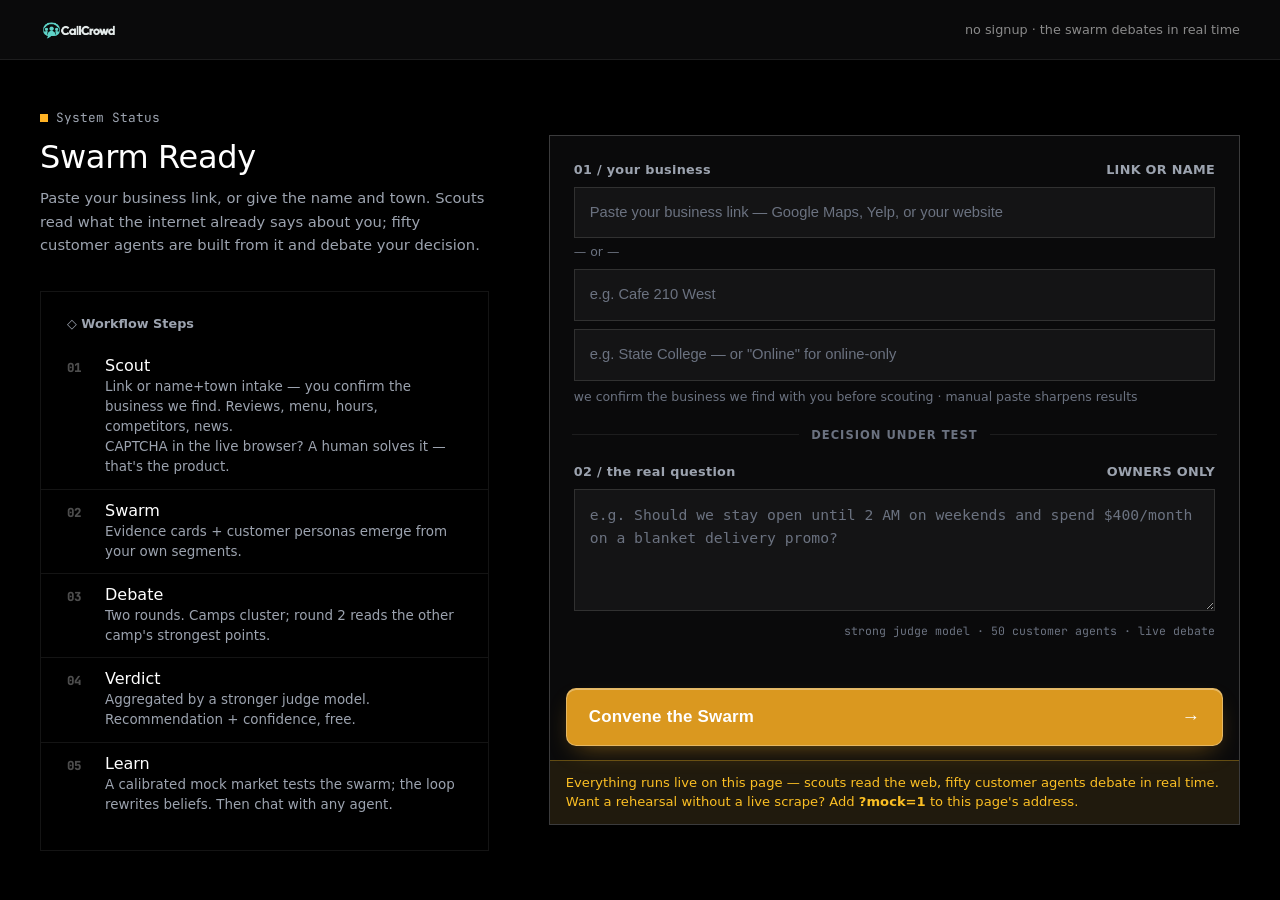
==== static/console.html @ 2e65dfca "callcrowd" ====
<!doctype html>
<html lang="en">
<head>
<meta charset="utf-8" />
<meta name="viewport" content="width=device-width, initial-scale=1, viewport-fit=cover" />
<title>CallCrowd — Console</title>
<meta name="description" content="Fifty AI customer agents debate your business decision and hand you a verdict." />
<link rel="preconnect" href="https://fonts.googleapis.com" />
<link rel="preconnect" href="https://fonts.gstatic.com" crossorigin />
<link href="https://fonts.googleapis.com/css2?family=Space+Grotesk:wght@300..700&family=JetBrains+Mono:wght@100..800&family=Caveat:wght@400..700&display=swap" rel="stylesheet" />
<link rel="stylesheet" href="assets/css/tokens.css?v=13" />
<link rel="stylesheet" href="assets/css/console.css?v=21" />
<link rel="stylesheet" href="assets/css/steps-swarm.css?v=13" />
<link rel="stylesheet" href="assets/css/steps-debate.css?v=13" />
<link rel="stylesheet" href="assets/css/steps-verdict.css?v=13" />
<link rel="stylesheet" href="assets/css/steps-learn.css?v=18" />
<link rel="stylesheet" href="assets/css/agent-thread.css?v=19" />
<link rel="stylesheet" href="assets/css/graph.css?v=15" />
<link rel="icon" href="assets/logo.png" type="image/png" />
<link rel="apple-touch-icon" href="assets/logo.png" type="image/png" />
<style>body{background:#000}</style>
</head>
<body>
<div id="app" class="console-app">

  <!-- ===================== LAUNCHER (name-only intake) ===================== -->
  <section id="launcher">
    <nav class="console-nav">
      <a class="brand" href="index.html">
        <img class="brand-mark" src="assets/logo-wordmark.png" alt="CallCrowd" height="26">
      </a>
      <span class="nav-note">no signup · the swarm debates in real time</span>
    </nav>

    <div class="launcher-main">
      <div class="launcher-left">
        <div class="sys-status"><span class="sq"></span> System Status</div>
        <h1>Swarm Ready</h1>
        <p class="lede">Paste your business link, or give the name and town. Scouts read what the internet already says about you; fifty customer agents are built from it and debate your decision.</p>
        <div class="workflow-box">
          <div class="wf-head">◇ Workflow Steps</div>
          <ol>
            <li><b>01</b><div><b>Scout</b><span>Link or name+town intake — you confirm the business we find. Reviews, menu, hours, competitors, news.<br>CAPTCHA in the live browser? A human solves it — that's the product.</span></div></li>
            <li><b>02</b><div><b>Swarm</b><span>Evidence cards + customer personas emerge from your own segments.</span></div></li>
            <li><b>03</b><div><b>Debate</b><span>Two rounds. Camps cluster; round 2 reads the other camp's strongest points.</span></div></li>
            <li><b>04</b><div><b>Verdict</b><span>Aggregated by a stronger judge model. Recommendation + confidence, free.</span></div></li>
            <li><b>05</b><div><b>Learn</b><span>A calibrated mock market tests the swarm; the loop rewrites beliefs. Then chat with any agent.</span></div></li>
          </ol>
        </div>
      </div>

      <div class="launcher-right console-box">
        <div class="box-sec">
          <div class="box-head"><span>01 / your business</span><span>LINK OR NAME</span></div>
          <input id="biz-link" class="code-input" type="text" placeholder="Paste your business link — Google Maps, Yelp, or your website" autocomplete="off" spellcheck="false" />
          <div class="hint-row" style="margin:6px 0 10px">— or —</div>
          <input id="biz-name" class="code-input" type="text" placeholder="e.g. Cafe 210 West" autocomplete="off" spellcheck="false" style="margin-bottom:8px" />
          <input id="biz-town" class="code-input" type="text" placeholder="e.g. State College — or &quot;Online&quot; for online-only" autocomplete="off" spellcheck="false" />
          <div class="hint-row">we confirm the business we find with you before scouting · manual paste sharpens results</div>
        </div>
        <div class="divider-label"><span></span>decision under test<span></span></div>
        <div class="box-sec">
          <div class="box-head"><span>02 / the real question</span><span>OWNERS ONLY</span></div>
          <textarea id="biz-question" class="code-input" rows="4" placeholder="e.g. Should we stay open until 2 AM on weekends and spend $400/month on a blanket delivery promo?"></textarea>
          <div class="box-badge">strong judge model · 50 customer agents · live debate</div>
          <div class="hint-row" id="launcher-err" style="color:#B45309;min-height:16px"></div>
        </div>
        <button id="start-btn" class="start-btn"><span>Convene the Swarm</span><i>→</i></button>
        <div class="demo-notice">Everything runs live on this page — scouts read the web, fifty customer agents debate in real time. Want a rehearsal without a live scrape? Add <b>?mock=1</b> to this page's address.</div>
      </div>
    </div>
  </section>

  <!-- ===================== RUNVIEW (driven by bridge.js) ===================== -->
  <section id="runview" hidden>
    <header class="run-head">
      <div class="rh-left">
        <button id="back-btn" class="back-btn" title="Back" aria-label="Back">←</button>
        <a class="brand" href="index.html">
          <img class="brand-mark" src="assets/logo-wordmark.png" alt="CallCrowd" height="26">
        </a>
      </div>
      <div class="rh-center" id="step-indicator">Step 1/5 · Scout</div>
      <div class="rh-right">
        <div class="status-ind"><span class="dot proc" id="run-dot"></span><span id="run-status">running</span></div>
        <div class="biz-tag" id="biz-tag"></div>
      </div>
    </header>

    <div class="run-panes">

      <!-- MIDDLE — graph canvas + step rail + stat chips + run-log strip -->
      <main class="graph-pane">
        <div class="graph-toprail" id="graph-toprail">
      <div class="step-rail" id="step-rail"></div>
      <div class="view-toggle" id="view-toggle" aria-label="Canvas view">
        <button class="vt-btn" data-mode="graph" type="button" aria-pressed="false">Graph</button>
        <button class="vt-btn is-on" data-mode="split" type="button" aria-pressed="true">Split</button>
        <button class="vt-btn" data-mode="workbench" type="button" aria-pressed="false">Workbench</button>
      </div>
      </div>
        <div class="graph-host">
          <div id="graph-mount"></div>
          <div class="graph-hint mono" id="graph-hint" hidden>graph module loading…</div>
        </div>
        
        <section class="step-overlay" id="step-overlay" hidden aria-label="Step detail">
          <header class="so-head">
            <b id="so-title">Step</b>
            <button class="so-close" id="so-close" type="button" aria-label="Dismiss step panel">✕</button>
          </header>
          <div class="so-body" id="step-mount"></div>
        </section>
      </main>

      <!-- RIGHT — chat station: verdict card + chatbot share one scroll -->
      <aside class="chat-pane" id="chat-pane">
        <header class="pane-head chat-head">
          <span class="pane-title">chat</span>
          <div class="view-toggle view-toggle-chat" id="view-toggle-chat" aria-label="Canvas view">
            <button class="vt-btn" data-mode="graph" type="button" aria-pressed="false">Graph</button>
            <button class="vt-btn is-on" data-mode="split" type="button" aria-pressed="true">Split</button>
            <button class="vt-btn" data-mode="workbench" type="button" aria-pressed="false">Workbench</button>
          </div>
          <button class="act-btn" id="act-button" type="button" hidden>Act on it</button>
          <button class="pay-pill" id="pay-pill" type="button" hidden>🔒 unlock — $19</button>
          <button class="pane-toggle" id="chat-toggle" type="button" aria-label="Collapse chat panel">›</button>
        </header>
        <div class="chat-banners" id="chat-banners"></div>
        <div class="chat-scroll" id="chat-scroll">
          <section class="verdict-card" id="verdict-card" hidden>
            <button class="vc-head" id="vc-head" type="button" aria-expanded="true">
              <span class="vc-title">Act on the verdict</span>
              <span class="vc-mini" id="vc-mini"></span>
              <span class="act-chev" aria-hidden="true">▾</span>
            </button>
            <div class="vc-body" id="vc-body" hidden></div>
          </section>
          <section class="runlog" id="runlog">
          <button class="runlog-head" id="runlog-toggle" type="button" aria-expanded="false">
            <span>run log</span><span class="runlog-n" id="runlog-count">0</span><span class="runlog-chev" aria-hidden="true">▾</span>
          </button>
          <div class="runlog-body" id="feed-log" hidden></div>
        </section>
        <section class="chat-station">
            <div class="ad-head chat-peer" id="chat-peer">
              <span class="ad-av" id="ad-av"></span>
              <div class="ad-who">
                <b id="ad-name">Pick an agent</b>
                <span class="mono" id="ad-sub">click a node in the graph</span>
              </div>
              <button class="ad-close" type="button" id="chat-clear" aria-label="Clear this conversation" hidden>✕</button>
            </div>
            <div class="ad-body" id="ad-body">
              <div class="ad-msgs" id="ad-msgs" aria-live="polite"></div>
            </div>
            <footer class="ad-foot" id="ad-foot">
              <textarea class="ad-input mono" id="ad-input" rows="2"
                placeholder="pick an agent…" aria-label="Message"></textarea>
              <button class="ad-send" id="ad-send" type="button">Send →</button>
            </footer>
          </section>
        </div>
      </aside>
    </div>
  </section>
</div>

<script>
  /* ---- integrator config ----
     CS_API_BASE ""  = same origin (the page is served from :8000/demo/)
     CS_STRIPE_LINK  = Stripe Payment Link ($19 deep-dive); empty = demo unlock (mark-paid) */
  window.CS_STRIPE_LINK = "";
  window.CS_API_BASE  = "http://127.0.0.1:8000";
</script>
<script src="assets/js/effects.js?v=13"></script>
<script src="assets/js/bridge.js?v=15"></script>
<script src="assets/js/graph.js?v=15"></script>
<script src="assets/js/console.js?v=21"></script>
<script src="assets/js/steps/scout.js?v=13"></script>
<script src="assets/js/steps/swarm.js?v=13"></script>
<script src="assets/js/steps/debate.js?v=13"></script>
<script src="assets/js/steps/verdict.js?v=13"></script>
<script src="assets/js/steps/learn.js?v=18"></script>
</body>
</html>
---- static/assets/css/tokens.css ----
/* ============================================================
   Customer Swarm — shared design tokens
   Two faces: "landing" (black, Inter) and "console" (white lab,
   Space Grotesk + JetBrains Mono). Amber/ink bee palette — our own.
   ============================================================ */

:root {
  /* Landing (dark face) */
  --ink-0: #000000;
  --ink-soft: #0A0A0B;
  --text-hi: #FFFFFF;
  --text-4: #9CA3AF;   /* gray-400 — passes on black */
  --text-5: #6B7280;   /* gray-500 — large text only */
  --text-6: #4B5563;   /* gray-600 — dashes, dividers */
  --glass-02: rgba(255, 255, 255, 0.02);
  --glass-04: rgba(255, 255, 255, 0.04);
  --glass-06: rgba(255, 255, 255, 0.06);
  --glass-07: rgba(255, 255, 255, 0.07);
  --glass-10: rgba(255, 255, 255, 0.10);
  --line-08: rgba(255, 255, 255, 0.08);
  --line-10: rgba(255, 255, 255, 0.10);
  --line-12: rgba(255, 255, 255, 0.12);
  --line-20: rgba(255, 255, 255, 0.20);

  /* Brand — amber swarm */
  --accent:        #FFB224;   /* landing accent */
  --accent-deep:   #B45309;   /* console accent (readable on white) */
  --accent-tint:   #FEF3C7;   /* console accent wash */
  --accent-glow:   rgba(255, 178, 36, 0.14);

  /* Status (console) */
  --ok:     #15803D;
  --ok-bg:  #ECFDF5;
  --warn:   #A16207;
  --warn-bg:#FEFCE8;
  --err:    #DC2626;
  --err-bg: #FEF2F2;
  --proc:   #D97706;

  /* Console neutrals */
  --c-bg:      #FFFFFF;
  --c-canvas:  #FAFAFA;
  --c-grid:    #D4D4D4;
  --c-ink:     #111111;
  --c-body:    #333333;
  --c-sec:     #666666;
  --c-ter:     #999999;
  --c-faint:   #AAAAAA;
  --c-line:    #E5E5E5;
  --c-line-2:  #D6D6D6;
  --c-line-3:  #CCCCCC;

  /* Type */
  --font-landing: "Inter", system-ui, -apple-system, sans-serif;
  --font-console: "Space Grotesk", "Segoe UI", system-ui, sans-serif;
  --font-mono: "JetBrains Mono", "Cascadia Mono", Consolas, monospace;
  --font-hand: "Caveat", cursive;

  /* Motion */
  --ease-std: cubic-bezier(0.4, 0, 0.2, 1);      /* hovers, 350ms */
  --ease-out: cubic-bezier(0, 0, 0.2, 1);        /* reveals, 600ms */
  --ease-spring: cubic-bezier(0.16, 1, 0.3, 1);

  /* Radii */
  --r-sm: 6px;
  --r-md: 8px;
  --r-lg: 12px;
  --r-xl: 16px;
}

/* Container shared by both faces */
.container-main {
  max-width: 80rem;
  margin-inline: auto;
  padding-inline: 1rem;
}
@media (min-width: 640px)  { .container-main { padding-inline: 1.5rem; } }
@media (min-width: 1024px) { .container-main { padding-inline: 2rem; } }

/* Scroll-margin for the fixed 80px header */
section[id] { scroll-margin-top: 80px; }

/* Reduced motion: global guard (motion effects should check this too) */
@media (prefers-reduced-motion: reduce) {
  *, *::before, *::after {
    animation-duration: 0.01ms !important;
    animation-iteration-count: 1 !important;
    transition-duration: 0.01ms !important;
  }
}
---- static/assets/css/console.css ----
/* ============================================================
   Customer Swarm — console.css
   The "white lab instrument" console: launcher + run view.
   Tokens come from tokens.css. Aesthetic ref: §4 / §8.1 / §8.2.
   ============================================================ */

/* ---------- base ---------- */
body { margin: 0; }
.console-app,
.console-app * { box-sizing: border-box; }
.console-app {
  font-family: var(--font-console);
  color: var(--c-ink);
  background: #fff;
  -webkit-font-smoothing: antialiased;
  font-size: 16px;
  min-height: 100vh;
}
.console-app a { color: inherit; }

.brand {
  display: inline-flex;
  align-items: center;
  gap: 9px;
  font-weight: 500;
  font-size: 0.95rem;
  letter-spacing: 0.2px;
  text-decoration: none;
  color: var(--c-ink);
  white-space: nowrap;
}
.brand b { color: var(--accent-deep); font-weight: 700; }

/* ============================================================
   LAUNCHER — name-only intake
   ============================================================ */
.console-nav {
  height: 60px;
  background: #0A0A0B;
  display: flex;
  align-items: center;
  justify-content: space-between;
  padding: 0 40px;
}
.console-nav .brand { color: #fff; }
.console-nav .brand b { color: var(--accent); }
.nav-note {
  font-size: 0.8rem;
  color: #8A8A8A;
}

.launcher-main {
  max-width: 1400px;
  margin: 0 auto;
  padding: 40px;
  min-height: calc(100vh - 60px);
  display: flex;
  align-items: center;
  gap: 60px;
}
.launcher-left  { flex: 0.8; min-width: 0; }
.launcher-right { flex: 1.2; min-width: 0; align-self: center; }

.sys-status {
  display: flex;
  align-items: center;
  gap: 8px;
  font-family: var(--font-mono);
  font-size: 0.8rem;
  color: var(--c-ter);
}
.sys-status .sq {
  width: 8px;
  height: 8px;
  background: var(--accent-deep);
  display: inline-block;
  flex: none;
}

.launcher-left h1 {
  font-size: 2rem;
  font-weight: 520;
  letter-spacing: -0.01em;
  margin: 12px 0 10px;
}
.lede {
  color: var(--c-sec);
  font-size: 0.92rem;
  line-height: 1.6;
  max-width: 48ch;
  margin: 0;
}

/* workflow steps box */
.workflow-box {
  border: 1px solid var(--c-line);
  margin-top: 34px;
  padding: 24px 0;
}
.wf-head {
  font-size: 0.8rem;
  font-weight: 600;
  color: var(--c-ter);
  padding: 0 24px 14px 26px;
}
.workflow-box ol { list-style: none; margin: 0; padding: 0; }
.workflow-box li {
  display: flex;
  gap: 16px;
  padding: 11px 24px 11px 26px;
}
.workflow-box li + li { border-top: 1px solid #F1F1F1; }
.workflow-box li > b {
  font-family: var(--font-mono);
  font-weight: 800;
  font-size: 0.78rem;
  opacity: 0.3;
  min-width: 22px;
  padding-top: 3px;
  flex: none;
}
.workflow-box li div > b {
  display: block;
  font-size: 1rem;
  font-weight: 520;
}
.workflow-box li div > span {
  display: block;
  font-size: 0.84rem;
  color: var(--c-sec);
  line-height: 1.5;
  margin-top: 2px;
}

/* console box (right panel) */
.console-box {
  border: 1px solid var(--c-line-3);
  background: #fff;
  padding: 8px;
}
.box-sec { padding: 18px 16px 20px; }
.box-head {
  display: flex;
  justify-content: space-between;
  align-items: baseline;
  font-size: 0.8rem;
  font-weight: 600;
  letter-spacing: 0.3px;
  color: var(--c-sec);
  margin-bottom: 10px;
}
.code-input {
  width: 100%;
  background: #FAFAFA;
  border: 1px solid #DDD;
  color: var(--c-ink);
  font-size: 0.92rem;
  line-height: 1.6;
  padding: 13px 15px;
  outline: none;
  resize: vertical;
  border-radius: 0;
  transition: border-color 0.2s;
}
.code-input:focus { border-color: var(--accent-deep); }
.code-input::placeholder { color: #BBB; }
.hint-row {
  font-size: 0.78rem;
  color: var(--c-faint);
  margin-top: 8px;
}

.divider-label {
  display: flex;
  align-items: center;
  gap: 12px;
  margin: 4px 14px;
  font-size: 0.72rem;
  font-weight: 600;
  color: #BBB;
  letter-spacing: 1px;
  text-transform: uppercase;
  white-space: nowrap;
}
.divider-label > span { flex: 1; height: 1px; background: var(--c-line); }
.box-badge {
  text-align: right;
  font-family: var(--font-mono);
  font-size: 0.72rem;
  color: #AAA;
  margin-top: 8px;
}

/* start button — black, pulsing ring */
@keyframes cs-start-pulse {
  0%   { box-shadow: 0 0 0 0 rgba(17, 17, 17, 0.22); }
  70%  { box-shadow: 0 0 0 10px rgba(17, 17, 17, 0); }
  100% { box-shadow: 0 0 0 0 rgba(17, 17, 17, 0); }
}
.start-btn {
  width: calc(100% - 16px);
  margin: 6px 8px 0;
  display: flex;
  justify-content: space-between;
  align-items: center;
  background: #111111;
  color: #fff;
  border: 0;
  border-radius: 0;
  padding: 18px 22px;
  font-size: 1.06rem;
  font-weight: 600;
  letter-spacing: 0.2px;
  cursor: pointer;
  animation: cs-start-pulse 2s infinite;
  transition: background 0.3s var(--ease-std), transform 0.3s var(--ease-std);
}
.start-btn i { font-style: normal; font-size: 1.15rem; line-height: 1; }
.start-btn:hover  { background: var(--accent-deep); transform: translateY(-2px); }
.start-btn:active { transform: translateY(0) scale(0.99); }
.start-btn:focus-visible { outline: 2px solid var(--accent-deep); outline-offset: 2px; }

/* demo notice — fused strip on the box bottom */
.demo-notice {
  background: var(--warn-bg);
  border-top: 1px solid rgba(255, 178, 36, 0.35);
  font-size: 0.82rem;
  line-height: 1.5;
  color: var(--warn);
  padding: 12px 16px;
  margin: 14px -8px -8px;
}

/* ============================================================
   RUNVIEW — header + two panes
   ============================================================ */
#runview {
  height: 100vh;
  height: 100dvh;
  display: flex;
  flex-direction: column;
  background: #fff;
}
#runview[hidden] { display: none !important; }

.run-head {
  flex: none;
  height: 60px;
  display: flex;
  align-items: center;
  justify-content: space-between;
  gap: 16px;
  padding: 0 24px;
  border-bottom: 1px solid #EAEAEA;
  background: #fff;
  position: relative;
}
.rh-left  { display: flex; align-items: center; gap: 14px; min-width: 0; }
.rh-right { display: flex; align-items: center; gap: 14px; min-width: 0; }
.back-btn {
  width: 32px;
  height: 32px;
  border: 1px solid #E0E0E0;
  border-radius: 4px;
  background: #fff;
  color: var(--c-ink);
  font-size: 1rem;
  line-height: 1;
  cursor: pointer;
  flex: none;
  transition: background 0.2s;
}
.back-btn:hover { background: #F5F5F5; }

.rh-center {
  position: absolute;
  left: 50%;
  transform: translateX(-50%);
  font-family: var(--font-mono);
  font-size: 0.8rem;
  font-weight: 600;
  color: var(--c-ink);
  white-space: nowrap;
  overflow: hidden;
  text-overflow: ellipsis;
  max-width: 40%;
}
.rh-center b { color: var(--c-ter); font-weight: 700; }

.status-ind {
  display: flex;
  align-items: center;
  gap: 7px;
  font-family: var(--font-mono);
  font-size: 0.72rem;
  color: var(--c-sec);
  flex: none;
}
.dot {
  width: 8px;
  height: 8px;
  border-radius: 50%;
  display: inline-block;
  flex: none;
}
@keyframes cs-dot-pulse { 0%, 100% { opacity: 1; } 50% { opacity: 0.5; } }
.dot.proc { background: var(--proc); animation: cs-dot-pulse 1s infinite; }
.dot.done { background: var(--ok); }
.biz-tag {
  font-family: var(--font-mono);
  font-size: 0.7rem;
  color: var(--c-sec);
  border: 1px solid var(--c-line);
  background: var(--c-canvas);
  padding: 4px 9px;
  white-space: nowrap;
  overflow: hidden;
  text-overflow: ellipsis;
  max-width: 220px;
}
.biz-tag:empty { display: none; }

/* ---------- panes (graph · chat) ---------- */
.run-panes { flex: 1; display: flex; min-height: 0; overflow: hidden; }

/* runview = app shell: the page never scrolls, pane bodies do */
body.run-active { overflow: hidden; height: 100dvh; }

.chat-pane {
  flex: none;
  width: 384px;
  min-width: 384px;
  display: flex;
  flex-direction: column;
  border-left: 1px solid var(--c-line);
  background: var(--c-canvas);
  min-height: 0;
}
.pane-head {
  flex: none;
  display: flex;
  align-items: center;
  gap: 10px;
  padding: 10px 12px;
  border-bottom: 1px solid var(--c-line);
  min-height: 44px;
}
.pane-title {
  font-size: 1.125rem;
  font-weight: 600;
  letter-spacing: -0.01em;
  color: var(--c-ink);
}
.pane-counts { flex: 1; min-width: 0; font-family: var(--font-mono); font-size: 0.62rem; color: var(--c-faint); }
.pane-counts b { color: var(--c-ter); font-weight: 600; }
.pane-note { flex: 1; min-width: 0; overflow: hidden; text-overflow: ellipsis; white-space: nowrap; font-size: 0.8rem; color: var(--c-sec); }
.pane-toggle {
  flex: none;
  width: 24px;
  height: 24px;
  border: 1px solid var(--c-line);
  border-radius: 6px;
  background: transparent;
  color: var(--c-sec);
  font-size: 0.8rem;
  line-height: 1;
  cursor: pointer;
  transition: background 0.2s, color 0.2s;
}
.pane-toggle:hover { background: var(--accent-tint); color: var(--accent-deep); }

/* collapsed rail — slim vertical strip */
.chat-pane.is-collapsed { width: 46px; min-width: 46px; }
.chat-pane.is-collapsed > *:not(.pane-head) { display: none; }
.chat-pane.is-collapsed .pane-head {
  flex: 1;
  flex-direction: column;
  gap: 12px;
  border-bottom: 0;
  padding: 12px 8px;
  writing-mode: vertical-rl;
}
.chat-pane.is-collapsed .pane-head { border-left: 1px solid var(--c-line); }
.is-collapsed .pane-counts, .is-collapsed .pane-note { display: none; }
.is-collapsed .pane-toggle { transform: rotate(180deg); }

.graph-pane {
  flex: 1;
  min-width: 0;
  display: flex;
  flex-direction: column;
  min-height: 0;
  position: relative;
  background: var(--c-canvas);
}
.graph-host { flex: 1; min-height: 0; position: relative; overflow: hidden; }
.graph-host > #graph-mount { position: absolute; inset: 0; }
.graph-hint {
  position: absolute;
  inset: 0;
  display: flex;
  align-items: center;
  justify-content: center;
  text-align: center;
  padding: 20px;
  font-family: var(--font-mono);
  font-size: 0.72rem;
  letter-spacing: 0.3px;
  color: var(--c-faint);
  background: var(--c-canvas);
  z-index: 2;
}
.graph-hint[hidden] { display: none !important; }

/* step detail — floating card over the graph */
.step-overlay {
  position: absolute;
  top: 14px;
  right: 14px;
  width: min(640px, calc(100% - 28px));
  max-height: calc(100% - 28px);
  display: flex;
  flex-direction: column;
  background: var(--c-canvas);
  border: 1px solid var(--c-line-2);
  border-radius: 14px;
  box-shadow: 0 24px 60px -20px rgba(0, 0, 0, 0.5);
  z-index: 20;
  overflow: hidden;
  animation: cs-fl-in 0.25s var(--ease-out) both;
}
.step-overlay[hidden] { display: none !important; }
.so-head {
  flex: none;
  display: flex;
  justify-content: space-between;
  align-items: center;
  gap: 10px;
  padding: 11px 16px;
  border-bottom: 1px solid var(--c-line);
  background: var(--c-bg);
}
.so-head b { font-family: var(--font-console); font-size: 0.88rem; font-weight: 600; color: var(--c-ink); min-width: 0; overflow: hidden; text-overflow: ellipsis; white-space: nowrap; }
.so-close {
  flex: none;
  width: 28px; height: 28px;
  border: 1px solid var(--c-line-2);
  border-radius: 8px;
  background: transparent;
  color: var(--c-sec);
  cursor: pointer;
  font-size: 0.85rem;
  line-height: 1;
  transition: background 0.2s, color 0.2s;
}
.so-close:hover { background: var(--accent-tint); color: var(--accent-deep); }
.so-body {
  flex: 1;
  min-height: 0;
  overflow-y: auto;
  background: var(--c-canvas);
}
/* the verdict's two-column body collapses inside the overlay card */
.console-app .step-overlay .vd-cols { grid-template-columns: 1fr; gap: 20px; }
.console-app .step-overlay .sw-left { min-width: 0; }

/* top rail — step tabs + run-stat chips share one strip */
.graph-toprail {
  flex: none;
  display: flex;
  align-items: center;
  gap: 8px;
  flex-wrap: wrap;
  padding: 0 10px 0 4px;
  border-bottom: 1px solid var(--c-line);
}
.step-rail {
  flex: 1;
  min-width: 120px;
  display: flex;
  gap: 4px;
  padding: 6px;
}
.rtab {
  flex: 1;
  min-width: 0;
  display: flex;
  flex-direction: column;
  align-items: center;
  gap: 1px;
  background: none;
  border: 1px solid transparent;
  padding: 6px 3px;
  font-size: 0.875rem;
  color: var(--c-sec);
  cursor: pointer;
  transition: background 0.2s, border-color 0.2s;
}
.rtab b { font-family: var(--font-mono); font-size: 0.72rem; font-weight: 800; color: var(--c-faint); }
.rtab span { max-width: 100%; overflow: hidden; text-overflow: ellipsis; white-space: nowrap; }
.rtab:hover { border-color: var(--c-line); }
.rtab.on {
  background: var(--accent-tint);
  border-color: rgba(255, 178, 36, 0.35);
  color: var(--accent-deep);
}
.rtab.on b { color: var(--accent-deep); }
.rtab:focus-visible { outline: 2px solid var(--accent-deep); outline-offset: 1px; }

/* run-stat chips (sources · evidence · agents · round) */
.graph-chips { flex: none; display: flex; gap: 5px; flex-wrap: wrap; }
.gchip {
  font-family: var(--font-mono);
  font-size: 0.6rem;
  color: var(--c-faint);
  border: 1px solid var(--c-line-2);
  border-radius: 999px;
  padding: 2px 9px;
  white-space: nowrap;
}
.gchip b { color: var(--c-ter); font-weight: 700; margin-right: 4px; }

.feed-head {
  flex: none;
  display: flex;
  justify-content: space-between;
  align-items: baseline;
  gap: 8px;
  padding: 12px 14px 8px;
  font-family: var(--font-mono);
  font-size: 0.75rem;
  font-weight: 600;
  color: var(--c-ink);
}
.feed-count { font-weight: 400; font-size: 0.64rem; color: var(--c-faint); }

/* (the mono feed-log styles + fl-* lines moved to agent-thread.css —
   the runview left pane is now the "agent thread") */
@keyframes cs-fl-in { from { opacity: 0; transform: translateX(-5px); } }

/* generic step scaffolding (scout owns these; other steps may reuse) */
.step-inner { max-width: 980px; margin: 0 auto; padding: 28px 32px 48px; }
.step-empty, .step-error {
  padding: 60px 32px;
  font-family: var(--font-mono);
  font-size: 0.78rem;
  color: var(--c-faint);
  text-align: center;
}
.step-error { color: var(--err); }

/* ============================================================
   STEP 1 — SCOUT
   ============================================================ */
.sc-wrap { animation: cs-fl-in 0.3s var(--ease-out) both; }
.sc-step-head {
  display: flex;
  justify-content: space-between;
  align-items: flex-end;
  gap: 14px;
  border-bottom: 1px solid var(--c-line);
  padding-bottom: 14px;
}
.sc-kicker {
  font-family: var(--font-mono);
  font-size: 0.68rem;
  letter-spacing: 1px;
  text-transform: uppercase;
  color: var(--c-ter);
}
.sc-title { font-size: 1.35rem; font-weight: 520; margin-top: 5px; }
.sc-state {
  flex: none;
  font-family: var(--font-mono);
  font-size: 0.64rem;
  font-weight: 600;
  text-transform: uppercase;
  letter-spacing: 0.6px;
  padding: 4px 9px;
  border: 1px solid var(--c-line);
  color: var(--c-sec);
}
.sc-state.is-run {
  color: var(--accent-deep);
  border-color: rgba(255, 178, 36, 0.35);
  background: var(--accent-tint);
}
.sc-state.is-run::before {
  content: "";
  display: inline-block;
  width: 6px;
  height: 6px;
  border-radius: 50%;
  background: var(--proc);
  margin-right: 6px;
  animation: cs-dot-pulse 1s infinite;
}
.sc-state.is-done {
  color: var(--ok);
  border-color: #BBF7D0;
  background: var(--ok-bg);
}

.sc-banner {
  font-family: var(--font-mono);
  font-size: 0.76rem;
  color: var(--accent-deep);
  background: var(--accent-tint);
  border: 1px solid rgba(255, 178, 36, 0.35);
  padding: 10px 14px;
  margin-top: 16px;
}
.sc-banner:empty { display: none; }

.sc-grid {
  display: grid;
  grid-template-columns: 1.15fr 0.95fr;
  gap: 22px;
  margin-top: 18px;
  align-items: start;
}

.sc-card {
  border: 1px solid var(--c-line);
  padding: 16px;
}
.sc-card-head {
  display: flex;
  justify-content: space-between;
  align-items: baseline;
  gap: 8px;
  font-family: var(--font-mono);
  font-size: 0.72rem;
  font-weight: 600;
  color: var(--c-ink);
  margin-bottom: 12px;
}
.sc-card-head span { font-weight: 400; font-size: 0.64rem; color: var(--c-faint); }

/* progress */
.sc-progress { margin-bottom: 12px; }
.bar-track {
  height: 6px;
  background: #F0F0F0;
  overflow: hidden;
}
.bar-fill {
  height: 100%;
  width: 0;
  background: var(--accent-deep);
  transition: width 0.4s var(--ease-std);
}
.bar-fill.shimmer {
  background: linear-gradient(90deg, var(--accent-deep), #F59E0B, var(--accent-deep));
  background-size: 200% 100%;
  animation: cs-shimmer 1.4s linear infinite;
}
@keyframes cs-shimmer { from { background-position: 0 0; } to { background-position: 200% 0; } }
.bar-label {
  display: flex;
  justify-content: space-between;
  gap: 10px;
  margin-top: 6px;
  font-family: var(--font-mono);
  font-size: 0.66rem;
  color: var(--c-ter);
}
.bar-label .forming {
  color: var(--accent-deep);
  animation: cs-dot-pulse 1.2s infinite;
}

/* source sweep rows */
.src-list { display: flex; flex-direction: column; }
.src-row {
  padding: 9px 2px;
  border-bottom: 1px solid #F1F1F1;
  font-family: var(--font-mono);
  font-size: 0.74rem;
}
.src-row:last-child { border-bottom: 0; }
.src-row.anim { animation: cs-row-in 0.35s var(--ease-out) both; }
@keyframes cs-row-in { from { opacity: 0; transform: translateX(-6px); } }
.sr-top {
  display: flex;
  justify-content: space-between;
  align-items: center;
  gap: 10px;
}
.sr-label { font-weight: 500; color: var(--c-ink); min-width: 0; }
.sr-note {
  margin-top: 3px;
  font-size: 0.66rem;
  color: var(--c-sec);
  line-height: 1.5;
}
.sr-note b { color: var(--c-ink); }
.chip {
  flex: none;
  font-size: 0.58rem;
  font-weight: 700;
  text-transform: uppercase;
  letter-spacing: 0.6px;
  padding: 2px 7px;
}
.chip.ok      { color: var(--ok);           background: var(--ok-bg); }
.chip.cached  { color: var(--warn);         background: var(--warn-bg); }
.chip.scraped {
  color: var(--accent-deep);
  background: var(--accent-tint);
  animation: cs-dot-pulse 1.2s infinite;
}
.sc-wrap.is-done .chip.scraped { animation: none; }
.chip.pending  { color: var(--c-faint); background: #F5F5F5; }

/* human-in-the-loop callout */
.hitl {
  background: var(--warn-bg);
  border: 1px solid rgba(255, 178, 36, 0.35);
  padding: 13px 15px;
  margin-bottom: 16px;
  font-size: 0.78rem;
  line-height: 1.55;
  color: var(--warn);
}
.hitl .hitl-k {
  display: block;
  font-family: var(--font-mono);
  font-size: 0.62rem;
  font-weight: 700;
  text-transform: uppercase;
  letter-spacing: 0.8px;
  margin-bottom: 5px;
}

/* reviews strip */
.rev-list { display: flex; flex-direction: column; gap: 8px; }
.rev-card {
  border: 1px solid var(--c-line);
  padding: 10px 12px;
  font-size: 0.78rem;
  line-height: 1.5;
  color: var(--c-body);
  background: #fff;
}
.rev-card .rv-stars {
  font-size: 0.66rem;
  color: var(--accent);
  letter-spacing: 1px;
}
.rev-card .rv-meta {
  display: flex;
  justify-content: space-between;
  gap: 8px;
  margin-top: 6px;
  font-family: var(--font-mono);
  font-size: 0.6rem;
  color: var(--c-faint);
}
.rev-card.new { border-color: var(--accent-deep); box-shadow: 0 0 0 1px var(--accent-deep); }
.rev-empty {
  font-family: var(--font-mono);
  font-size: 0.68rem;
  color: var(--c-faint);
  padding: 8px 0;
}

/* ============================================================
   RESPONSIVE
   ============================================================ */
@media (max-width: 1024px) {
  .launcher-main {
    flex-direction: column;
    align-items: stretch;
    gap: 32px;
    padding: 28px 20px 48px;
    min-height: calc(100vh - 60px);
  }
  .launcher-left, .launcher-right { flex: none; }
  .console-nav { padding: 0 20px; }
}
@media (max-width: 1100px) {
  .sc-grid { grid-template-columns: 1fr; }
}
@media (max-width: 900px) {
  .run-panes { flex-direction: column; overflow-y: auto; }
  .graph-pane {
    order: 1;
    flex: none;
    height: 46vh;
    min-height: 340px;
    border-top: 1px solid var(--c-line);
  }
  .chat-pane {
    order: 2;
    flex: none;
    width: 100%;
    min-width: 0;
    min-height: 560px;
    border-left: 0;
    border-top: 1px solid var(--c-line);
  }
  /* horizontal collapse strips on mobile */
  .chat-pane.is-collapsed { width: 100%; min-width: 0; max-height: 44px; }
  .chat-pane.is-collapsed > *:not(.pane-head) { display: none; }
  .chat-pane.is-collapsed .pane-head {
    writing-mode: horizontal-tb;
    flex: none;
    flex-direction: row;
    border-right: 0;
    border-left: 0;
    border-bottom: 0;
    padding: 8px 12px;
  }
  .is-collapsed .pane-toggle { transform: none; }
  .chat-pane.is-collapsed .pane-toggle { transform: rotate(90deg); }
  .rh-center { display: none; }
  .run-head { padding: 0 14px; }
  .graph-toprail { padding: 0 8px 0 2px; }
  .step-inner { padding: 20px 16px 32px; }
  .step-overlay {
    top: 10px; right: 10px;
    width: calc(100% - 20px);
    max-height: calc(100% - 20px);
  }
}
/* ---- "did you mean" candidates card (live-backend addition) ---- */
.cs-didumean {
  position: fixed; top: 74px; left: 50%; transform: translateX(-50%);
  z-index: 90; width: min(560px, calc(100vw - 32px));
  background: var(--c-ink); color: #fff; border: 1px solid var(--c-line-2);
  border-radius: 14px; padding: 18px; box-shadow: 0 18px 50px rgba(0,0,0,.28);
}
.cs-didumean .cdm-title { font: 600 15px/1.45 var(--font-console); margin-bottom: 12px; }
.cs-didumean .cdm-list { display: grid; gap: 8px; }
.cs-didumean .cdm-opt {
  display: flex; flex-direction: column; align-items: flex-start; gap: 2px;
  text-align: left; width: 100%; background: rgba(255,255,255,.07); color: #fff;
  border: 1px solid rgba(255,255,255,.18); border-radius: 10px; padding: 10px 14px;
  cursor: pointer; font: inherit;
}
.cs-didumean .cdm-opt:hover { background: var(--accent-deep); border-color: var(--accent-deep); }
.cs-didumean .cdm-opt b { font-weight: 600; font-size: 14px; }
.cs-didumean .cdm-opt span { font-size: 12px; opacity: .72; }
.cs-didumean .cdm-skip { margin-top: 12px; }
.cs-didumean .cdm-none {
  background: none; color: rgba(255,255,255,.6); border: none; cursor: pointer;
  font: inherit; font-size: 12.5px; text-decoration: underline; padding: 0;
}

/* ============================================================
   RUNVIEW v2 — agents rail (camp groups, run log drawer)
   ============================================================ */
.agents-body {
  flex: 1;
  min-height: 0;
  overflow-y: auto;
  padding: 10px 10px 14px;
  display: flex;
  flex-direction: column;
  gap: 8px;
}
.agent-group {
  flex: none;
  border: 1px solid var(--c-line);
  border-radius: 12px;
  background: var(--c-canvas);
  overflow: hidden;
  animation: cs-fl-in 0.3s var(--ease-out) both;
}
.agent-group + .agent-group { margin-top: 2px; }
.ag-head {
  display: flex;
  align-items: center;
  gap: 9px;
  width: 100%;
  padding: 10px 12px;
  background: none;
  border: 0;
  cursor: pointer;
  font-family: var(--font-console);
  text-align: left;
  color: var(--c-ink);
}
.ag-head:focus-visible { outline: 2px solid var(--accent-deep); outline-offset: -2px; }
.ag-round {
  flex: none;
  font-family: var(--font-mono);
  font-size: 0.6rem;
  font-weight: 800;
  letter-spacing: 0.5px;
  color: var(--accent-deep);
  background: var(--accent-tint);
  padding: 2px 7px;
  border-radius: 999px;
}
.agent-group.roster .ag-round { color: var(--c-ter); background: var(--c-bg); }
.agent-group.roster.is-empty-hidden { display: none; }
.agent-group.is-empty-hidden { display: none; }
.ag-title { font-size: 0.84rem; font-weight: 600; min-width: 0; overflow: hidden; text-overflow: ellipsis; white-space: nowrap; }
.ag-count { margin-left: auto; flex: none; font-family: var(--font-mono); font-size: 0.6rem; color: var(--c-faint); }
.ag-chev { flex: none; font-size: 0.65rem; color: var(--c-faint); transition: transform 0.2s var(--ease-std); }
.agent-group.is-closed .ag-chev { transform: rotate(-90deg); }
.agent-group.is-closed .ag-body { display: none; }
.ag-body { padding: 2px 8px 8px; display: flex; flex-direction: column; }

/* run log — small collapsible strip pinned to the graph pane bottom */
.runlog { flex: none; border-top: 1px solid var(--c-line); background: var(--c-canvas); }
.runlog-head {
  display: flex;
  align-items: center;
  gap: 8px;
  width: 100%;
  padding: 7px 12px;
  background: none;
  border: 0;
  cursor: pointer;
  font-size: 0.78rem;
  font-weight: 600;
  color: var(--c-sec);
}
.runlog-head:focus-visible { outline: 2px solid var(--accent-deep); outline-offset: -2px; }
.runlog-n { color: var(--c-faint); }
.runlog-chev { margin-left: auto; font-size: 0.7rem; transition: transform 0.2s var(--ease-std); }
.runlog.is-open .runlog-chev { transform: rotate(180deg); }
.runlog-body {
  max-height: 168px;
  overflow-y: auto;
  padding: 2px 12px 10px;
  border-top: 1px solid var(--c-line);
}
.runlog-body[hidden] { display: none !important; }
.rl-line {
  display: flex;
  gap: 8px;
  align-items: baseline;
  padding: 3px 0;
  border-bottom: 1px dashed var(--c-line);
  font-size: 0.8rem;
  line-height: 1.45;
  color: var(--c-sec);
  animation: cs-fl-in 0.25s var(--ease-out) both;
}
.rl-line:last-child { border-bottom: 0; }
.rl-time { flex: none; min-width: 48px; color: var(--c-faint); font-family: var(--font-mono); font-size: 0.66rem; font-variant-numeric: tabular-nums; }
.rl-text { min-width: 0; }
.rl-line.fl-hi .rl-text { color: var(--c-ink); font-weight: 600; }
.rl-line.fl-dim .rl-text { color: var(--c-faint); }
.rl-line.fl-warn .rl-text { color: var(--warn); }
.rl-line.fl-src-ok .rl-text { color: var(--ok); }
.rl-line.fl-src-cached .rl-text { color: var(--warn); }
.rl-line.fl-src-scraped .rl-text { color: var(--accent-deep); }

/* ============================================================
   CHAT STATION (right pane) — banners + verdict card
   ============================================================ */
.chat-banners { flex: none; display: flex; flex-direction: column; }
.found-banner {
  flex: none;
  display: flex;
  align-items: center;
  flex-wrap: wrap;
  gap: 5px 10px;
  padding: 7px 12px;
  border-bottom: 1px solid var(--c-line);
  background: var(--c-canvas);
  font-family: var(--font-console);
  animation: cs-fl-in 0.3s var(--ease-out) both;
}
.found-banner .fb-copy {
  flex: 1;
  min-width: 0;
  font-size: 0.82rem;
  line-height: 1.45;
  color: var(--c-sec);
}
.found-banner .fb-copy b { color: var(--c-ink); }
.found-banner .fb-actions { display: flex; gap: 8px; }
.found-banner .fb-yes, .found-banner .fb-no {
  border: 0; border-radius: 8px; padding: 5px 10px; cursor: pointer;
  font-size: 0.76rem; font-weight: 600;
  transition: background 0.2s, transform 0.2s;
}
.found-banner .fb-yes { background: var(--accent-deep); color: #1a130a; }
.found-banner .fb-yes:hover { transform: translateY(-1px); }
.found-banner .fb-no { background: transparent; color: var(--c-sec); border: 1px solid var(--c-line-2); }
.found-banner .fb-no:hover { color: var(--c-ink); border-color: var(--c-ter); }
.found-banner .fb-x {
  flex: none;
  width: 22px; height: 22px;
  border: 0; border-radius: 7px;
  background: transparent; color: var(--c-faint);
  cursor: pointer; font-size: 0.75rem; line-height: 1;
}
.found-banner .fb-x:hover { background: var(--accent-tint); color: var(--accent-deep); }

/* ---------- verdict card — top of the chat conversation flow ---------- */
.chat-scroll {
  flex: 1;
  min-height: 0;
  overflow-y: auto;
  display: flex;
  flex-direction: column;
}
.verdict-card {
  flex: none;
  border: 1px solid var(--line-08);
  background: var(--glass-04);
  -webkit-backdrop-filter: blur(16px) saturate(1.2);
  backdrop-filter: blur(16px) saturate(1.2);
  border-radius: 15px;
  margin: 10px 10px 0;
  animation: cs-fl-in 0.3s var(--ease-out) both;
}
.verdict-card[hidden] { display: none !important; }
.vc-head {
  display: flex;
  align-items: center;
  gap: 9px;
  width: 100%;
  padding: 11px 14px;
  background: none;
  border: 0;
  cursor: pointer;
  font-size: 0.92rem;
  font-weight: 600;
  letter-spacing: 0.1px;
  color: var(--accent-deep);
  text-align: left;
}
.vc-head:hover { color: var(--accent); }
.vc-head:focus-visible { outline: 2px solid var(--accent-deep); outline-offset: -2px; }
.vc-title { min-width: 0; }
.act-chev { margin-left: auto; font-size: 0.7rem; transition: transform 0.2s var(--ease-std); }
.vc-mini { margin-left: auto; font-family: var(--font-mono); font-size: 0.7rem; font-weight: 600; color: var(--c-ter); white-space: nowrap; }
.verdict-card.is-closed .act-chev { transform: rotate(-90deg); }
.vc-body { padding: 2px 14px 14px; }
.vc-body[hidden] { display: none !important; }
.vc-hero {
  font-size: 1.15rem;
  font-weight: 560;
  line-height: 1.5;
  color: var(--c-ink);
  margin: 2px 0 12px;
}
.vc-row { display: flex; align-items: center; gap: 10px; margin-bottom: 8px; min-width: 0; }
.vc-cap {
  flex: none;
  width: 76px;
  font-size: 0.72rem;
  font-weight: 600;
  letter-spacing: 0.4px;
  text-transform: uppercase;
  color: var(--c-faint);
}
.vc-bar {
  flex: 1;
  height: 7px;
  min-width: 0;
  border-radius: 999px;
  background: var(--c-bg);
  overflow: hidden;
}
.vc-bar i { display: block; height: 100%; border-radius: 999px; background: var(--accent-deep); }
.vc-num {
  flex: none;
  width: 44px;
  font-family: var(--font-mono);
  font-size: 0.74rem;
  font-weight: 700;
  color: var(--c-ink);
  text-align: right;
  font-variant-numeric: tabular-nums;
}
.vc-split { flex: 1; min-width: 0; height: 10px; display: flex; border-radius: 5px; overflow: hidden; }
.vc-legend {
  display: flex;
  flex-wrap: wrap;
  gap: 4px 12px;
  font-family: var(--font-mono);
  font-size: 0.66rem;
  margin: 2px 0 4px 86px;
}
/* the $19 lock card lives in the empty chat state (.ad-lock) and the
   slim header pill — the verdict card itself stays summary-only */
.vc-cta {
  border: 0;
  border-radius: 10px;
  background: var(--accent-deep);
  color: #1a130a;
  font-size: 0.92rem;
  font-weight: 600;
  letter-spacing: 0.2px;
  padding: 10px 22px;
  cursor: pointer;
  animation: vc-pulse 2s var(--ease-std) infinite;
  transition: background 0.2s, transform 0.2s;
}
.vc-cta:hover { background: var(--accent); transform: translateY(-1px); }
.vc-cta:disabled { opacity: 0.5; cursor: wait; }
.vc-cta:focus-visible { outline: 2px solid var(--c-ink); outline-offset: 2px; }
.vc-fine { font-family: var(--font-mono); font-size: 0.62rem; color: var(--c-faint); margin-top: 8px; }
@keyframes vc-pulse {
  0%   { box-shadow: 0 0 0 0 rgba(245, 158, 11, 0.28); }
  70%  { box-shadow: 0 0 0 9px rgba(245, 158, 11, 0); }
  100% { box-shadow: 0 0 0 0 rgba(245, 158, 11, 0); }
}
.vc-deep { border-top: 1px dashed var(--c-line); margin-top: 12px; padding-top: 10px; }
.vc-cap2 {
  font-family: var(--font-mono);
  font-size: 0.6rem;
  font-weight: 700;
  letter-spacing: 0.7px;
  text-transform: uppercase;
  color: var(--c-ter);
  margin: 8px 0 6px;
}
.vc-srow {
  display: flex;
  align-items: baseline;
  flex-wrap: wrap;
  gap: 4px 10px;
  padding: 6px 0;
  border-bottom: 1px dashed var(--c-line);
  font-size: 0.8rem;
  line-height: 1.5;
}
.vc-srow:last-of-type { border-bottom: 0; }
.vc-srow b { flex: none; font-family: var(--font-mono); font-size: 0.74rem; color: var(--accent-deep); min-width: 70px; }
.vc-srow > span { flex: 1; min-width: 120px; color: var(--c-body); }
.vc-srow .ad-cites { flex: none; }
.vc-objs { margin: 4px 0; padding-left: 18px; }
.vc-obj { font-size: 0.8rem; line-height: 1.55; color: var(--c-body); padding: 2px 0; }
.vc-obj b { font-family: var(--font-mono); font-size: 0.6rem; color: var(--c-faint); margin-right: 5px; }
.vc-none { font-size: 0.66rem; color: var(--c-faint); padding: 4px 0; }

/* confirm card — in-launcher (not a popup) */
.cs-confirm-inline {
  position: static;
  transform: none;
  width: 100%;
  margin: 10px 0 0;
  border-radius: 14px;
  padding: 12px;
  animation: cs-fl-in 0.3s var(--ease-out) both;
}
.cs-confirm-inline .cdm-profile {
  display: flex;
  align-items: center;
  gap: 10px;
  padding: 10px 12px;
  border-radius: 10px;
  background: var(--glass-07);
}
.cs-confirm-inline .cdm-pcol { display: flex; flex-direction: column; min-width: 0; }
.cs-confirm-inline .cdm-pcol b { font-size: 14px; font-weight: 600; min-width: 0; overflow: hidden; text-overflow: ellipsis; white-space: nowrap; }
.cs-confirm-inline .cdm-pcol span { font-size: 11.5px; opacity: 0.72; min-width: 0; overflow: hidden; text-overflow: ellipsis; white-space: nowrap; }
.cs-confirm-inline .cdm-host { flex: none; font-family: var(--font-mono); font-size: 10.5px; opacity: 0.6; }
.cs-confirm-inline .cdm-actions { display: flex; gap: 10px; margin-top: 11px; }
.cs-confirm-inline .cdm-go {
  flex: 1;
  border: 0; border-radius: 9px; padding: 10px 14px; cursor: pointer;
  background: var(--accent-deep); color: #1a130a;
  font: 700 13px var(--font-mono); letter-spacing: 0.3px;
  transition: background 0.2s, transform 0.2s;
}
.cs-confirm-inline .cdm-go:hover { background: var(--accent); transform: translateY(-1px); }
.cs-confirm-inline .cdm-none {
  flex: none;
  border: 1px solid rgba(255,255,255,.18); border-radius: 9px; padding: 10px 16px; cursor: pointer;
  background: transparent; color: rgba(255,255,255,.7);
  font: 600 12.5px var(--font-console); transition: color 0.2s, border-color 0.2s;
}
.cs-confirm-inline .cdm-none:hover { color: #fff; border-color: rgba(255,255,255,.38); }

/* ============================================================
   DARK THEME — console unified with the landing face: pure black
   glass surfaces (tokens from tokens.css), #FFB224 amber accents,
   Inter for copy (JetBrains Mono only on true data).
   ============================================================ */
.console-app {
  /* surfaces — pure black + glass, no lighter panel slabs */
  --c-bg:      #000000;
  --c-canvas:  #0A0A0B;
  --c-grid:    rgba(255, 255, 255, 0.08);
  --c-ink:     #FFFFFF;
  --c-body:    #D1D5DB;
  --c-sec:     #9CA3AF;   /* gray-400 — 10:1 on black */
  --c-ter:     #9CA3AF;
  --c-faint:   #6B7280;   /* 5.3:1 on black — small-text floor holds */
  --c-line:    var(--line-08);
  --c-line-2:  var(--line-12);
  --c-line-3:  var(--line-20);

  /* amber accents — FFB224 text/chips/CTAs on black */
  --accent-deep: #FFB224;
  --accent:      #FFC14D;
  --accent-tint: rgba(255, 178, 36, 0.12);
  --accent-glow: rgba(255, 178, 36, 0.14);

  /* status */
  --ok: #4ade80;  --ok-bg: rgba(74, 222, 128, 0.10);
  --warn: #fbbf24; --warn-bg: rgba(251, 191, 36, 0.09);
  --err: #f87171; --err-bg: rgba(248, 113, 113, 0.10);
  --proc: #FFB224;

  /* landing typography — mono stays only on data */
  font-family: var(--font-landing);
  font-size: 16px;

  background: #000000;
  color: var(--c-ink);
}

/* ---------- launcher ---------- */
.console-app .workflow-box li + li { border-top-color: var(--c-line); }
.console-app .console-box { background: var(--c-canvas); }
.console-app .code-input {
  background: var(--glass-04);
  border-color: var(--line-12);
  color: var(--c-ink);
}
.console-app .code-input::placeholder { color: var(--c-faint); }
.console-app .hint-row { color: var(--c-faint); }
.console-app .divider-label { color: var(--c-faint); }
.console-app .box-badge { color: var(--c-faint); }
.console-app .start-btn {
  background: var(--accent-deep);
  color: #1a130a;
  animation: cs-start-pulse-dark 2s infinite;
}
@keyframes cs-start-pulse-dark {
  0%   { box-shadow: 0 0 0 0 rgba(245, 158, 11, 0.35); }
  70%  { box-shadow: 0 0 0 10px rgba(245, 158, 11, 0); }
  100% { box-shadow: 0 0 0 0 rgba(245, 158, 11, 0); }
}
.console-app .start-btn:hover { background: var(--accent); }
.console-app .console-nav { background: #0A0A0B; border-bottom: 1px solid var(--c-line); }
.console-app .demo-notice { border-top-color: rgba(251, 191, 36, 0.3); }
.console-app .demo-notice b { color: var(--warn); }

/* ---------- runview chrome ---------- */
.console-app #runview { background: var(--c-bg); }
.console-app .run-head { border-bottom-color: var(--c-line); background: #000; }
.console-app .back-btn { border-color: var(--c-line-2); background: var(--c-canvas); color: var(--c-sec); }
.console-app .back-btn:hover { background: var(--c-ink); color: var(--c-bg); }
.console-app .step-rail { background: #000; }
.console-app .graph-toprail { background: #000; }
.console-app .rtab.on { border-color: rgba(245, 158, 11, 0.4); color: var(--accent-deep); }
.console-app .rtab.on b { color: var(--accent-deep); }

/* ---------- scout step ---------- */
.console-app .bar-track { background: rgba(255, 255, 255, 0.06); }
.console-app .sc-banner { border-color: rgba(245, 158, 11, 0.35); }
.console-app .sc-state.is-run { border-color: rgba(245, 158, 11, 0.4); }
.console-app .sc-state.is-done { border-color: rgba(74, 222, 128, 0.3); background: var(--ok-bg); }
.console-app .chip.pending { color: var(--c-faint); background: var(--glass-06); }
.console-app .src-row { border-bottom-color: var(--c-line); }
.console-app .hitl { border-color: rgba(251, 191, 36, 0.3); }
.console-app .rev-card { background: var(--c-canvas); }

/* ---------- swarm step ---------- */
.console-app .sw-root { background: var(--c-canvas); }
.console-app .sw-bar { background: var(--c-canvas); }
.console-app .sw-right { background: var(--c-canvas); }
.console-app .sw-left {
  background-color: #000;
  background-image: radial-gradient(circle, rgba(255, 255, 255, 0.07) 1.1px, transparent 1.1px);
}
.console-app .sw-canvas-head { background: rgba(0, 0, 0, 0.92); box-shadow: none; }
.console-app .sw-legend { background: rgba(10, 10, 11, 0.95); border-color: var(--c-line); box-shadow: 0 4px 14px rgba(0, 0, 0, 0.4); }
.console-app .lg-row i { border-color: var(--c-canvas); box-shadow: 0 0 0 1px rgba(255, 255, 255, 0.18); }
.console-app .lg-row .lg-dash { background: #000; border-color: rgba(255, 255, 255, 0.35); }
.console-app .lk { stroke: rgba(255, 255, 255, 0.22); stroke-opacity: 0.9; }
.console-app .lk-per { stroke: rgba(255, 255, 255, 0.12); }
.console-app .lk.hi { stroke: var(--accent-deep); }
.console-app .nd .nd-ev-id { fill: #6B7280; }
.console-app .nd-seg .nd-lb { fill: #dfe7f0; stroke: #000; }
.console-app .nd-ev:hover .nd-r, .console-app .nd-seg:hover circle,
.console-app .nd-per:hover circle { stroke: #9CA3AF; }
.console-app .nd-ev.is-weak:hover .nd-r { stroke: #9CA3AF; }
.console-app .nd-ev.is-weak .nd-r { fill: rgba(255, 255, 255, 0.05); stroke: rgba(255, 255, 255, 0.35); }
.console-app .sw-detail { background: rgba(10, 10, 11, 0.98); box-shadow: 0 8px 32px rgba(0, 0, 0, 0.5); }
.console-app .sw-dx:hover { background: var(--glass-06); color: var(--c-ink); }
.console-app .sw-tip { border: 1px solid var(--c-line-2); }
.console-app .sw-seg { background: var(--c-bg); }
.console-app .sw-seg:hover { border-color: var(--c-line-3); background: var(--c-canvas); }
.console-app .sg-dot { border-color: var(--c-canvas); box-shadow: 0 0 0 1px rgba(255, 255, 255, 0.18); }
.console-app .sw-agent { background: var(--c-bg); }
.console-app .sw-agent:hover { border-color: var(--c-line-3); background: var(--c-canvas); }
.console-app .sw-chip.ok { border-color: rgba(74, 222, 128, 0.3); }
.console-app .sw-chip.err { border-color: rgba(248, 113, 113, 0.3); }
.console-app .sw-chip.warn, .console-app .dt-note { border-color: rgba(251, 191, 36, 0.3); }
.console-app .sw-chip.mut { background: var(--glass-06); }
.console-app .sw-chip.chip-weak { color: var(--c-sec); background: var(--glass-06); border-color: var(--line-12); }
.console-app .sw-weak { border-color: rgba(251, 191, 36, 0.4); }

/* ---------- debate step ---------- */
.console-app .db-tab { background: var(--c-canvas); border-color: var(--c-line-2); }
.console-app .db-tab.on { border-color: rgba(245, 158, 11, 0.4); }
.console-app .db-card { background: var(--c-bg); }
.console-app .db-digest { background: rgba(245, 158, 11, 0.07); border-color: rgba(245, 158, 11, 0.3); }
.console-app .db-rail-inner { background: var(--c-canvas); }
@media (max-width: 860px) {
  .console-app .db-rail-inner { background: var(--c-bg); }
}

/* ---------- verdict step ---------- */
.console-app .vd-box { background: var(--c-bg); }
.console-app .vd-box.on::after { border-color: #000; }
.console-app .vd-im-up { border-color: rgba(74, 222, 128, 0.4); }
.console-app .vd-im-down { border-color: rgba(248, 113, 113, 0.4); }
.console-app .vd-im-mid { border-color: rgba(251, 191, 36, 0.4); }
.console-app .vd-gate {
  background: linear-gradient(180deg, rgba(14, 17, 22, 0.4), rgba(14, 17, 22, 0.92) 40%, rgba(14, 17, 22, 0.96));
}
.console-app .vd-unlock { background: var(--accent-deep); color: #1a130a; }

/* ---------- learn step ---------- */
.console-app .lrn-run { background: var(--accent-deep); color: #1a130a; }
.console-app .lrn-run:hover { background: var(--accent); }
.console-app .lrn-btn2 { background: var(--c-canvas); border: 1px solid var(--c-line-2); }
.console-app .lrn-btn2:hover { border-color: var(--c-ter); color: var(--c-ink); }
.console-app .lrn-iter { background: var(--c-canvas); }
.console-app .lrn-viz { background: var(--c-canvas); }
.console-app .lrn-hero, .console-app .lrn-pay {
  background: linear-gradient(180deg, rgba(245, 158, 11, 0.05), var(--c-canvas));
}
.console-app .lrn-badge.no { background: var(--glass-06); }

/* hard amber CTA text on dark */
.console-app .lrn-run,
.console-app .vd-unlock,
.console-app .start-btn,
.console-app .cs-confirm-inline .cdm-go,
.console-app .found-banner .fb-yes,
.console-app .act-run,


/* ---------- "did you mean" popup (backend candidates) ---------- */
.console-app .cs-didumean { background: var(--ink-soft); border-color: var(--c-line-2); color: var(--c-ink); }
.console-app .cs-didumean .cdm-title { color: var(--c-ink); }
.console-app .cs-didumean .cdm-opt { background: var(--glass-07); border-color: var(--c-line-2); color: var(--c-ink); }
.console-app .cs-didumean .cdm-opt:hover { background: var(--accent-deep); border-color: var(--accent-deep); color: #1a130a; }
.console-app .cs-didumean .cdm-none { color: var(--c-faint); }

/* ============================================================
   ADDENDUM — slim chat header chips, intake lines, view modes
   ============================================================ */

/* chat pane = one slim 44px bar: title + act chip + pill */
.chat-head { min-height: 44px; }
.act-btn {
  flex: none;
  margin-left: auto;
  border: 0;
  border-radius: 9px;
  background: var(--accent-deep);
  color: #1a130a;
  font-size: 0.82rem;
  font-weight: 600;
  padding: 7px 13px;
  cursor: pointer;
  transition: background 0.2s, transform 0.2s;
  white-space: nowrap;
}
.act-btn:hover { background: var(--accent); transform: translateY(-1px); }
.act-btn:focus-visible { outline: 2px solid var(--c-ink); outline-offset: 2px; }
.pay-pill {
  flex: none;
  margin-left: auto;
  border: 1px solid var(--line-20);
  border-radius: 999px;
  background: var(--glass-06);
  color: var(--accent-deep);
  font-size: 0.74rem;
  font-weight: 600;
  padding: 5px 12px;
  cursor: pointer;
  transition: border-color 0.2s, background 0.2s;
  white-space: nowrap;
}
.pay-pill:hover { border-color: var(--accent-deep); background: var(--accent-tint); }
.pay-pill[hidden] { display: none !important; }
.act-btn:has(+ .pay-pill:not([hidden])) { margin-left: auto; }
.pay-pill + .pane-toggle { margin-left: 8px; }

/* chat header's own 3-way view toggle — compact twin of the graph rail's
   (same .vt-btn buttons, same state; setViewMode syncs both strips) */
/* 311px-wide header can't fit toggle + act chip + pill on one line — wrap
   instead of clipping when the verdict chips move in */
.chat-head { flex-wrap: wrap; row-gap: 4px; padding: 6px 10px; }
.chat-head .pay-pill { padding: 4px 10px; font-size: 0.7rem; }
.view-toggle-chat {
  margin-left: auto;
  margin-right: 4px;
  gap: 1px;
  padding: 2px;
}
.view-toggle-chat .vt-btn { font-size: 0.62rem; padding: 3px 7px; }
/* when the act chip or the lock pill is up, the title yields the space */
.chat-head:has(.pay-pill:not([hidden])) .pane-title,
.chat-head:has(.act-btn:not([hidden])) .pane-title { display: none; }
.chat-head:has(.pay-pill:not([hidden])) .view-toggle-chat,
.chat-head:has(.act-btn:not([hidden])) .view-toggle-chat { margin-left: 0; }

/* anchored line — non-interactive status under the chat header */
.cs-anchored {
  flex: none;
  display: flex;
  align-items: center;
  flex-wrap: wrap;
  gap: 6px 10px;
  padding: 7px 12px;
  border-bottom: 1px solid var(--c-line);
  font-family: var(--font-mono);
  font-size: 0.74rem;
  color: var(--c-sec);
}
.cs-anchored img { border-radius: 3px; flex: none; }
.cs-anchored b { color: var(--c-ink); font-weight: 600; }
.cs-anchored .anch-link {
  color: var(--accent-deep);
  text-decoration: none;
  border-bottom: 1px dotted var(--accent-deep);
  max-width: 180px;
  overflow: hidden;
  text-overflow: ellipsis;
  white-space: nowrap;
}
.cs-anchored .fb-x {
  flex: none;
  width: 22px; height: 22px;
  border: 0; border-radius: 7px;
  background: transparent; color: var(--c-faint);
  cursor: pointer; font-size: 0.75rem; line-height: 1;
}
.cs-anchored .fb-x:hover { background: var(--accent-tint); color: var(--accent-deep); }
.resolve-banner .fb-link {
  color: var(--accent-deep);
  text-decoration: none;
  border-bottom: 1px dotted var(--accent-deep);
  font-weight: 600;
  white-space: nowrap;
}

/* canvas view modes — Graph | Split | Workbench */
.view-toggle {
  flex: none;
  display: flex;
  gap: 2px;
  border: 1px solid var(--c-line-2);
  border-radius: 999px;
  padding: 2px;
}
.vt-btn {
  border: 1px solid transparent;
  border-radius: 999px;
  background: none;
  color: var(--c-sec);
  font-size: 0.72rem;
  font-weight: 600;
  padding: 4px 11px;
  cursor: pointer;
  transition: background 0.2s, color 0.2s;
  white-space: nowrap;
}
.vt-btn:hover { color: var(--c-ink); }
.vt-btn.is-on {
  background: var(--accent-tint);
  color: var(--accent-deep);
}
.vt-btn:focus-visible { outline: 2px solid var(--accent-deep); outline-offset: 1px; }

/* Split: canvas left 50%, docked step panel right 50% — same reading type */
.graph-pane.is-split .graph-toprail,
.graph-pane.is-workbench .graph-toprail { height: 44px; }
.graph-pane.is-split .graph-host { position: absolute; left: 0; top: 44px; bottom: 0; width: 50%; z-index: 0; }
.graph-pane.is-split .runlog { position: absolute; left: 0; width: 50%; bottom: 0; z-index: 2; background: var(--c-bg); border-top: 1px solid var(--c-line); }
.graph-pane.is-split .step-overlay {
  position: absolute;
  top: 44px; bottom: 0; left: 50%; right: 0;
  width: auto;
  max-width: none;
  max-height: none;
  border: 0;
  border-left: 1px solid var(--c-line);
  border-radius: 0;
  box-shadow: none;
  z-index: 3;
}
/* Workbench: step board full content + expanded run log beside it; graph hidden */
.graph-pane.is-workbench .graph-host { display: none; }
.graph-pane.is-workbench .step-overlay {
  position: absolute;
  top: 54px; bottom: 10px; left: 10px;
  width: calc(62% - 10px);
  max-width: none;
  max-height: none;
  border-radius: 14px;
}
.graph-pane.is-workbench .runlog {
  position: absolute;
  top: 54px; bottom: 10px;
  left: calc(62% + 14px);
  right: 10px;
  border: 1px solid var(--c-line);
  border-radius: 14px;
  background: var(--c-bg);
  z-index: 2;
}
.graph-pane.is-workbench .runlog-body { max-height: none; }
.graph-pane.is-split .rtab, .graph-pane.is-workbench .rtab { padding: 7px 3px; }
@media (max-width: 900px) {
  /* mobile: modes collapse back to the stacked layout */
  .graph-pane.is-split .graph-host { position: static; width: auto; }
  .graph-pane.is-split .runlog { position: static; }
  .graph-pane.is-split .step-overlay,
  .graph-pane.is-workbench .step-overlay {
    position: absolute;
    top: 10px; right: 10px;
    width: calc(100% - 20px);
    max-height: calc(100% - 20px);
  }
  .graph-pane.is-workbench .graph-host { display: none; }
  .graph-pane.is-workbench .runlog { left: 10px; top: auto; height: auto; position: static; margin-top: 8px; }
}
/* ============================================================
   v4.1 owner view modes (toprail lifted to runview level)
   graph = nodes only · split = nodes|chat 50/50 · workbench = chat full
   ============================================================ */
.graph-toprail { background: #000; border-bottom: 1px solid var(--c-line); }
@media (min-width: 901px) {
  .run-panes.mode-graph .chat-pane { display: none; }
  /* split = 70/30: graph takes 70%, chat the rest — chat never under 300px
     at normal widths (min-width grows its share back below ~1000px) */
  .run-panes.mode-split .graph-pane { flex: 1 1 70%; max-width: none; min-width: 0; }
  .run-panes.mode-split .chat-pane { flex: 0 0 30%; width: auto; max-width: none; min-width: 300px; }
  .run-panes.mode-split .step-overlay { max-width: calc(70% - 24px); }
  .run-panes.mode-workbench .graph-pane { display: none; }
  .run-panes.mode-workbench .chat-pane { flex: 1 1 auto; width: auto; max-width: none; min-width: 0; }
  /* rail-clicked overlays float naturally: split → over the graph half;
     workbench → full-width card over the chat. The [hidden] attr stays in control. */
  .run-panes.mode-workbench .step-overlay { width: min(680px, calc(100% - 28px)); z-index: 90; }
  .run-panes.mode-workbench .runlog { display: none; }
}
@media (max-width: 900px) {
  /* modes degrade to the stacked layout on phones */
  .run-panes.mode-graph .chat-pane { width: 100%; }
}

/* ============================================================
   graph-anchored top rail — floats OVER the workbench, glass
   ============================================================ */
.graph-pane > .graph-toprail {
  position: absolute;
  top: 12px;
  left: 50%;
  transform: translateX(-50%);
  z-index: 25;
  width: max-content;
  max-width: calc(100% - 24px);
  padding: 7px 10px;
  gap: 14px;
  border: 1px solid rgba(255, 255, 255, 0.14);
  border-radius: 14px;
  background: rgba(14, 14, 16, 0.55);
  backdrop-filter: blur(18px) saturate(1.5);
  -webkit-backdrop-filter: blur(18px) saturate(1.5);
  box-shadow: inset 0 1px 0 rgba(255, 255, 255, 0.12), 0 14px 40px -14px rgba(0, 0, 0, 0.65);
  border-bottom: 1px solid rgba(255, 255, 255, 0.14);
}
.graph-pane > .graph-toprail ~ .graph-host { margin-top: 0; }
.graph-pane > .graph-toprail .step-rail { min-width: 0; padding: 0; }
.graph-pane > .graph-toprail .view-toggle { position: static; transform: none; }
.graph-pane > .graph-toprail::before { content: none; }

/* Apple-style glass on every button */
.console-app button {
  backdrop-filter: blur(14px) saturate(1.5);
  -webkit-backdrop-filter: blur(14px) saturate(1.5);
  background: rgba(255, 255, 255, 0.07);
  border: 1px solid rgba(255, 255, 255, 0.15);
  box-shadow: inset 0 1px 0 rgba(255, 255, 255, 0.14), 0 6px 18px -10px rgba(0, 0, 0, 0.6);
  border-radius: 10px;
  transition: background 0.2s var(--ease-std, ease), transform 0.2s var(--ease-std, ease), box-shadow 0.2s ease;
}
.console-app button:hover { background: rgba(255, 255, 255, 0.13); }
.console-app button:active { transform: translateY(0) scale(0.98); }
.console-app .start-btn {
  background: rgba(255, 178, 36, 0.85);
  border-color: rgba(255, 255, 255, 0.3);
  box-shadow: inset 0 1px 0 rgba(255, 255, 255, 0.35), 0 10px 26px -10px rgba(255, 178, 36, 0.45);
}
.console-app .start-btn:hover { background: rgba(255, 187, 60, 0.95); }

/* step detail panel hangs under the rail, top-center over the graph */
.graph-pane .step-overlay {
  top: 74px;
  right: auto;
  left: 50%;
  transform: translateX(-50%);
}
---- static/assets/css/steps-swarm.css ----
/* ============================================================
   Customer Swarm — steps-swarm.css
   STEP 02 · Swarm: evidence graph + emergent personas.
   Aesthetic: §8.3 D3 graph panel re-imagined for the lab console —
   #FAFAFA dotted canvas (24px radial grid), white-stroked nodes,
   hairline chrome, JetBrains Mono labels, amber accent.
   ============================================================ */

.sw-root {
  display: flex;
  flex-direction: column;
  height: 100%;
  min-height: 540px;
  background: #fff;
  animation: cs-fl-in 0.3s var(--ease-out) both;
}

/* ---------- top bar ---------- */
.sw-bar {
  flex: none;
  display: flex;
  justify-content: space-between;
  align-items: center;
  gap: 14px;
  padding: 13px 22px 11px;
  border-bottom: 1px solid var(--c-line);
  background: #fff;
}
.sw-bar-l {
  display: flex;
  align-items: baseline;
  gap: 12px;
  min-width: 0;
}
.sw-num {
  font-family: var(--font-mono);
  font-size: 0.68rem;
  font-weight: 800;
  color: var(--c-ter);
  letter-spacing: 1px;
}
.sw-title {
  font-size: 0.95rem;
  font-weight: 520;
  color: var(--c-ink);
  white-space: nowrap;
  overflow: hidden;
  text-overflow: ellipsis;
}
.sw-title.flash { animation: cs-fl-in 0.5s var(--ease-out) both; }
.sw-chip {
  flex: none;
  font-family: var(--font-mono);
  font-size: 0.6rem;
  font-weight: 700;
  text-transform: uppercase;
  letter-spacing: 0.6px;
  padding: 3px 8px;
  border: 1px solid var(--c-line);
  color: var(--c-ter);
}
.sw-chip.is-run {
  color: var(--accent-deep);
  border-color: #F0E4B0;
  background: var(--accent-tint);
  animation: cs-dot-pulse 1.4s infinite;
}
.sw-chip.is-done {
  color: var(--ok);
  border-color: #BBF7D0;
  background: var(--ok-bg);
}

/* ---------- main split ---------- */
.sw-main {
  flex: 1;
  display: flex;
  min-height: 0;
}
.sw-left {
  position: relative;
  flex: 0 0 55%;
  min-width: 380px;
  border-right: 1px solid var(--c-line);
  background-color: var(--c-canvas);
  background-image: radial-gradient(circle, #D8D8D8 1.1px, transparent 1.1px);
  background-size: 24px 24px;
  background-position: 12px 12px;
  overflow: hidden;
}
.sw-right {
  flex: 1;
  min-width: 0;
  display: flex;
  flex-direction: column;
  background: #fff;
  min-height: 0;
}
.sw-svg {
  position: absolute;
  inset: 0;
  width: 100%;
  height: 100%;
  display: block;
  cursor: crosshair;
}

/* ---------- canvas chrome ---------- */
.sw-canvas-head {
  position: absolute;
  top: 12px;
  left: 14px;
  z-index: 3;
  display: inline-flex;
  align-items: baseline;
  gap: 10px;
  padding: 6px 12px 6px 10px;
  background: rgba(255, 255, 255, 0.9);
  border: 1px solid var(--c-line);
  border-radius: 6px;
  box-shadow: 0 2px 8px rgba(0, 0, 0, 0.04);
  pointer-events: none;
}
.sw-canvas-head .sw-ch {
  font-family: var(--font-mono);
  font-size: 0.66rem;
  font-weight: 700;
  letter-spacing: 0.8px;
  text-transform: uppercase;
  color: var(--c-ink);
}
.sw-canvas-head .sw-meta {
  font-family: var(--font-mono);
  font-size: 0.62rem;
  color: var(--c-ter);
  white-space: nowrap;
}
.sw-empty {
  position: absolute;
  inset: 0;
  z-index: 2;
  display: flex;
  align-items: center;
  justify-content: center;
  font-family: var(--font-mono);
  font-size: 0.76rem;
  color: var(--c-faint);
  letter-spacing: 0.4px;
  text-align: center;
  padding: 20px;
  pointer-events: none;
}
.sw-empty[hidden] { display: none !important; }

/* ---------- legend (bottom-left) ---------- */
.sw-legend {
  position: absolute;
  left: 14px;
  bottom: 14px;
  z-index: 3;
  background: rgba(255, 255, 255, 0.95);
  border: 1px solid #EAEAEA;
  border-radius: 8px;
  padding: 9px 12px 8px;
  box-shadow: 0 4px 14px rgba(0, 0, 0, 0.06);
  max-width: 320px;
  pointer-events: none;
}
.lg-title {
  font-family: var(--font-mono);
  font-size: 0.6rem;
  font-weight: 700;
  text-transform: uppercase;
  letter-spacing: 1px;
  color: var(--accent-deep);
  margin-bottom: 5px;
}
.lg-row {
  display: flex;
  align-items: center;
  gap: 7px;
  font-family: var(--font-mono);
  font-size: 0.6rem;
  color: var(--c-sec);
  line-height: 1.7;
  white-space: nowrap;
}
.lg-row i {
  flex: none;
  width: 9px;
  height: 9px;
  border-radius: 2px;
  border: 1.5px solid #fff;
  box-shadow: 0 0 0 1px rgba(0, 0, 0, 0.08);
}
.lg-row .lg-dash {
  background: #F5F5F5;
  border: 1.5px dashed #9C9C9C;
  box-shadow: none;
}
.lg-row .lg-seg, .lg-row .lg-per { border-radius: 50%; }
.lg-row .lg-seg { width: 10px; height: 10px; }
.lg-row .lg-per { width: 6px; height: 6px; }

/* ============================================================
   SVG graph nodes
   ============================================================ */
.sw-links { fill: none; }
.lk {
  stroke: #C4C4C4;
  stroke-opacity: 0.75;
  stroke-width: 1.5;
  transition: stroke 0.2s, stroke-opacity 0.2s;
}
.lk-per { stroke: #DCDCDC; stroke-opacity: 0.7; stroke-width: 1; }
.lk.hi { stroke: #B45309; stroke-opacity: 1; stroke-width: 2; }

.nd { cursor: pointer; }
.nd text { pointer-events: none; }
.nd .nd-ev-id {
  font-family: var(--font-mono);
  font-size: 8px;
  font-weight: 700;
  fill: #999;
  letter-spacing: 0.5px;
}
.nd .nd-r {
  transition: stroke 0.15s;
}
.nd-seg .nd-lb {
  font-family: var(--font-console);
  font-size: 11px;
  font-weight: 500;
  fill: #333;
  paint-order: stroke;
  stroke: #FAFAFA;
  stroke-width: 3.5;
  stroke-linejoin: round;
}
.nd-seg .nd-seg-n {
  font-family: var(--font-mono);
  font-size: 10px;
  font-weight: 800;
  fill: #fff;
}
/* hover */
.nd-ev:hover .nd-r,
.nd-seg:hover circle { stroke: #333; stroke-width: 3; }
.nd-per:hover circle { stroke: #333; stroke-width: 2.5; }
/* weak / unverified: dashed gray */
.nd-ev.is-weak .nd-r {
  fill: #F7F7F7;
  stroke: #9C9C9C;
  stroke-dasharray: 3 2.5;
}
.nd-ev.is-weak:hover .nd-r { stroke: #333; }
/* selection */
.nd.sel .nd-r,
.nd.sel > circle {
  stroke: #B45309;
  stroke-width: 3.5;
  stroke-dasharray: none;
}
.nd.sel-soft > circle { stroke: #B45309; stroke-width: 3.5; }

/* ---------- detail panel (top-right, 280px) ---------- */
.sw-detail {
  position: absolute;
  top: 12px;
  right: 14px;
  z-index: 5;
  width: 280px;
  background: rgba(255, 255, 255, 0.98);
  border: 1px solid var(--c-line);
  border-radius: 10px;
  padding: 16px;
  box-shadow: 0 8px 32px rgba(0, 0, 0, 0.1);
  opacity: 0;
  transform: translateY(4px);
  transition: opacity 0.2s var(--ease-out), transform 0.2s var(--ease-out);
}
.sw-detail.on { opacity: 1; transform: translateY(0); }
.sw-detail[hidden] { display: none !important; }
.sw-dx {
  position: absolute;
  top: 8px;
  right: 8px;
  width: 24px;
  height: 24px;
  border: 0;
  background: none;
  color: var(--c-faint);
  font-size: 1rem;
  line-height: 1;
  cursor: pointer;
  border-radius: 6px;
}
.sw-dx:hover { color: var(--c-ink); background: #F2F2F2; }
.dt-ava { margin-bottom: 10px; }
.dt-ava .cs-avatar { display: inline-flex; overflow: hidden; border-radius: 50%; }
.dt-name {
  font-size: 1rem;
  font-weight: 600;
  padding-right: 20px;
}
.dt-segname {
  font-size: 1rem;
  font-weight: 600;
  display: flex;
  align-items: center;
  gap: 8px;
  padding-right: 18px;
}
.dt-segname i, .dt-seg i, .tp-name i, .tp-name .i {
  flex: none;
  display: inline-block;
  width: 8px;
  height: 8px;
  border-radius: 50%;
}
.dt-seg {
  display: flex;
  align-items: center;
  gap: 7px;
  margin-top: 5px;
  font-family: var(--font-mono);
  font-size: 0.66rem;
  color: var(--c-sec);
}
.dt-claim {
  margin-top: 10px;
  font-size: 0.8rem;
  line-height: 1.55;
  color: var(--c-body);
}
.dt-quote {
  margin-top: 10px;
  font-size: 0.84rem;
  line-height: 1.55;
  color: var(--c-body);
  font-style: italic;
}
.dt-row {
  display: flex;
  align-items: center;
  gap: 6px;
  margin-top: 10px;
  flex-wrap: wrap;
}
.dt-src {
  margin-top: 8px;
  font-family: var(--font-mono);
  font-size: 0.64rem;
  font-weight: 600;
  color: var(--c-sec);
}
.dt-url {
  margin-top: 2px;
  font-family: var(--font-mono);
  font-size: 0.6rem;
  color: var(--c-faint);
  word-break: break-all;
}
.dt-note {
  margin-top: 10px;
  font-family: var(--font-mono);
  font-size: 0.62rem;
  line-height: 1.5;
  color: var(--warn);
  background: var(--warn-bg);
  border: 1px solid #F0E4B0;
  padding: 7px 9px;
}
.dt-avs {
  display: flex;
  align-items: center;
  margin-top: 12px;
}
.dt-avs .cs-avatar, .sg-avs .cs-avatar {
  display: inline-flex;
  overflow: hidden;
  border-radius: 50%;
  flex: none;
}
.dt-avs .cs-avatar + .cs-avatar, .sg-avs .cs-avatar + .cs-avatar { margin-left: -7px; }
.dt-more, .sg-more {
  margin-left: 5px;
  font-family: var(--font-mono);
  font-size: 0.6rem;
  color: var(--c-faint);
}

/* ---------- status chips (swarm-local) ---------- */
.sw-chip.ok    { color: var(--ok);     background: var(--ok-bg);     border-color: #BBF7D0; }
.sw-chip.err   { color: var(--err);    background: var(--err-bg);    border-color: #FECACA; }
.sw-chip.warn  { color: var(--warn);   background: var(--warn-bg);   border-color: #F0E4B0; }
.sw-chip.mut   { color: var(--c-sec);  background: #F5F5F5;          border-color: var(--c-line); }
.sw-chip.chip-weak {
  color: #666;
  background: #F5F5F5;
  border: 1px dashed #9C9C9C;
}

/* ============================================================
   RIGHT PANE
   ============================================================ */
.sw-count-row {
  flex: none;
  display: flex;
  align-items: baseline;
  gap: 10px;
  padding: 14px 18px 10px;
}
.sw-count {
  font-family: var(--font-mono);
  font-size: 0.92rem;
  font-weight: 700;
  color: var(--c-ink);
  font-variant-numeric: tabular-nums;
}
.sw-weak {
  font-family: var(--font-mono);
  font-size: 0.6rem;
  color: var(--warn);
  border: 1px dashed #D4B36A;
  padding: 2px 7px;
  border-radius: 3px;
  background: var(--warn-bg);
}
.sw-weak[hidden] { display: none !important; }

.sw-seg-head {
  flex: none;
  font-family: var(--font-mono);
  font-size: 0.62rem;
  font-weight: 700;
  text-transform: uppercase;
  letter-spacing: 1px;
  color: var(--c-ter);
  padding: 6px 18px 8px;
}
.sw-seg-list {
  flex: none;
  max-height: 46%;
  overflow-y: auto;
  padding: 0 18px 12px;
  border-bottom: 1px solid var(--c-line);
}
.sw-seg-hint {
  font-family: var(--font-mono);
  font-size: 0.66rem;
  color: var(--c-faint);
  padding: 6px 2px 12px;
}
.sw-seg {
  border: 1px solid var(--c-line);
  background: #fff;
  padding: 11px 13px 10px;
  margin-bottom: 8px;
  cursor: pointer;
  transition: border-color 0.2s, background 0.2s;
}
.sw-seg:hover { border-color: var(--c-line-2); background: #FCFCFC; }
.sw-seg.enter { animation: cs-row-in 0.4s var(--ease-out) both; }
.sg-row {
  display: flex;
  align-items: baseline;
  gap: 9px;
  min-width: 0;
}
.sg-dot {
  flex: none;
  align-self: center;
  width: 11px;
  height: 11px;
  border-radius: 50%;
  border: 2px solid #fff;
  box-shadow: 0 0 0 1px rgba(0, 0, 0, 0.12);
}
.sg-name {
  flex: 1;
  min-width: 0;
  font-size: 0.88rem;
  font-weight: 600;
  color: var(--c-ink);
  overflow: hidden;
  text-overflow: ellipsis;
  white-space: nowrap;
}
.sg-size {
  flex: none;
  font-family: var(--font-mono);
  font-size: 0.78rem;
  font-weight: 800;
  font-variant-numeric: tabular-nums;
}
.sg-desc {
  margin-top: 5px;
  font-size: 0.74rem;
  line-height: 1.5;
  color: var(--c-sec);
}
.sg-avs {
  display: flex;
  align-items: center;
  margin-top: 9px;
  min-height: 22px;
}

/* ---------- persona birth stream ---------- */
.sw-stream-head {
  flex: none;
  display: flex;
  justify-content: space-between;
  align-items: baseline;
  gap: 8px;
  font-family: var(--font-mono);
  font-size: 0.62rem;
  font-weight: 700;
  text-transform: uppercase;
  letter-spacing: 1px;
  color: var(--c-ter);
  padding: 12px 18px 8px;
}
.sw-live {
  font-weight: 400;
  font-size: 0.58rem;
  text-transform: none;
  letter-spacing: 0.4px;
  color: var(--proc);
  animation: cs-dot-pulse 1.2s infinite;
}
.sw-stream {
  flex: 1;
  min-height: 0;
  overflow: hidden;
  padding: 2px 18px 14px;
}
.sw-agent {
  display: flex;
  align-items: flex-start;
  gap: 10px;
  border: 1px solid var(--c-line);
  background: #fff;
  padding: 8px 11px;
  margin-bottom: 7px;
  cursor: pointer;
  transition: border-color 0.2s, background 0.2s;
}
.sw-agent:hover { border-color: var(--c-line-2); background: #FCFCFC; }
.sw-agent .cs-avatar { display: inline-flex; overflow: hidden; border-radius: 50%; flex: none; }
.sw-agent.enter { animation: cs-agent-in 0.42s var(--ease-spring) both; }
.sw-agent.out { animation: cs-agent-out 0.28s var(--ease-std) both; }
@keyframes cs-agent-in {
  from { opacity: 0; transform: translateY(-14px) scale(0.96); }
  to   { opacity: 1; transform: translateY(0) scale(1); }
}
@keyframes cs-agent-out {
  from { opacity: 1; max-height: 80px; }
  to   { opacity: 0; transform: translateY(8px); max-height: 0; margin-bottom: -7px; padding-top: 0; padding-bottom: 0; }
}
.sa-tx { min-width: 0; flex: 1; }
.sa-top {
  display: flex;
  align-items: baseline;
  gap: 8px;
  min-width: 0;
}
.sa-top b { font-size: 0.8rem; font-weight: 600; color: var(--c-ink); flex: none; }
.sa-seg {
  min-width: 0;
  overflow: hidden;
  text-overflow: ellipsis;
  white-space: nowrap;
  font-family: var(--font-mono);
  font-size: 0.6rem;
  font-weight: 600;
}
.sa-quote {
  margin-top: 3px;
  font-size: 0.74rem;
  line-height: 1.45;
  color: var(--c-sec);
  overflow: hidden;
  text-overflow: ellipsis;
  white-space: nowrap;
}

/* ============================================================
   TOOLTIP
   ============================================================ */
.sw-tip {
  position: fixed;
  z-index: 60;
  max-width: 262px;
  background: #111;
  color: #EDEDED;
  border-radius: 8px;
  padding: 10px 12px;
  font-family: var(--font-mono);
  font-size: 0.66rem;
  line-height: 1.55;
  box-shadow: 0 8px 28px rgba(0, 0, 0, 0.28);
  pointer-events: none;
}
.sw-tip[hidden] { display: none !important; }
.tp-name {
  display: flex;
  align-items: center;
  gap: 7px;
  font-weight: 700;
  font-size: 0.72rem;
  color: #fff;
}
.tp-name i { width: 8px; height: 8px; border-radius: 50%; flex: none; }
.tp-sub { color: #9E9E9E; margin-top: 2px; }
.tp-claim { color: #D6D6D6; margin-top: 4px; font-family: var(--font-console); font-size: 0.72rem; }
.tp-quote { color: #D6D6D6; margin-top: 4px; font-family: var(--font-console); font-size: 0.72rem; font-style: italic; }
.tp-src { color: #8A8A8A; margin-top: 5px; font-size: 0.58rem; }
.tp-chip {
  display: inline-block;
  font-size: 0.56rem;
  font-weight: 700;
  text-transform: uppercase;
  letter-spacing: 0.6px;
  margin-right: 5px;
  margin-bottom: 4px;
}
.tp-weak { color: #C9C9C9; border: 1px dashed #6B6B6B; padding: 1px 6px; }

/* ============================================================
   RESPONSIVE — under 900px the shell stacks the run panes;
   here the two swarm panes stack too.
   ============================================================ */
@media (max-width: 1100px) {
  .sw-main { flex-direction: column; }
  .sw-left {
    flex: none;
    min-width: 0;
    height: 380px;
    border-right: 0;
    border-bottom: 1px solid var(--c-line);
  }
  .sw-right { flex: 1; min-height: 0; }
  .sw-seg-list { max-height: 190px; }
}
---- static/assets/css/steps-debate.css ----
/* ============================================================
   Customer Swarm — step 3 · Debate (white lab face)
   Vertical live feed of camp-colored agent argument cards.
   ============================================================ */

/* ---------- frame ---------- */
.db-root {
  font-family: var(--font-console);
  color: var(--c-ink);
  animation: db-fade .4s var(--ease-out) both;
}
@keyframes db-fade { from { opacity: 0; } }

.db-top {
  display: flex;
  flex-wrap: wrap;
  gap: 10px 18px;
  align-items: center;
  border-bottom: 1px solid var(--c-line);
  padding-bottom: 12px;
  margin-bottom: 16px;
}

/* round tabs */
.db-tabs { display: flex; gap: 6px; }
.db-tab {
  font-family: var(--font-mono);
  font-size: 11px;
  font-weight: 600;
  letter-spacing: .08em;
  text-transform: uppercase;
  padding: 6px 13px;
  border: 1px solid var(--c-line-2);
  border-radius: 999px;
  background: #fff;
  color: var(--c-sec);
  cursor: pointer;
  transition: border-color .2s var(--ease-std), color .2s var(--ease-std), background .2s var(--ease-std);
}
.db-tab:hover { border-color: var(--c-line-3); color: var(--c-ink); }
.db-tab:focus-visible { outline: 2px solid var(--accent-deep); outline-offset: 2px; }
.db-tab.on {
  border-color: var(--accent-deep);
  color: var(--accent-deep);
  background: var(--accent-tint);
}
.db-tab.ghost { opacity: .4; pointer-events: none; }

/* camp legend */
.db-legend {
  display: flex;
  gap: 8px 16px;
  flex-wrap: wrap;
  margin-left: auto;
}
.db-leg {
  display: inline-flex;
  align-items: center;
  gap: 7px;
  font-family: var(--font-mono);
  font-size: 11px;
  color: var(--c-sec);
}
.db-leg b { color: var(--c-ink); font-weight: 700; }
.db-leg-dot { width: 9px; height: 9px; border-radius: 2px; flex: none; }
.db-leg-wait { color: var(--c-ter); }

/* ---------- body: feed + rail ---------- */
.db-body {
  display: grid;
  grid-template-columns: minmax(0, 1fr) 264px;
  gap: 24px;
  align-items: start;
}

.db-feed {
  max-height: min(660px, calc(100vh - 300px));
  min-height: 380px;
  overflow-y: auto;
  border: 1px solid var(--c-line);
  border-radius: var(--r-lg);
  background: var(--c-canvas);
  padding: 18px 18px 8px;
  scrollbar-width: thin;
  scrollbar-color: var(--c-line-2) transparent;
}
.db-feed-inner { display: flex; flex-direction: column; gap: 12px; }

/* ---------- round divider ---------- */
.db-divider {
  display: flex;
  align-items: center;
  gap: 14px;
  padding: 10px 0 6px;
}
.db-div-line { height: 1px; background: var(--c-line-2); flex: 1 1 24px; }
.db-div-txt { text-align: center; white-space: nowrap; }
.db-div-txt b {
  display: block;
  font-family: var(--font-mono);
  font-size: 12px;
  font-weight: 800;
  letter-spacing: .18em;
  color: var(--c-ink);
}
.db-div-txt i {
  display: block;
  font-family: var(--font-mono);
  font-style: normal;
  font-size: 10.5px;
  color: var(--c-ter);
  letter-spacing: .04em;
  margin-top: 3px;
}

/* ---------- argument card ---------- */
.db-card {
  position: relative;
  display: flex;
  gap: 12px;
  background: #fff;
  border: 1px solid var(--c-line);
  border-left: 3px solid var(--camp, var(--accent-deep));
  background-image: linear-gradient(90deg, var(--camp-tint, transparent), transparent 55%);
  border-radius: var(--r-md);
  padding: 12px 14px 12px 12px;
}
.db-card.rise { animation: db-rise .35s var(--ease-std) both; }
@keyframes db-rise {
  from { opacity: 0; transform: translateY(12px); }
  to { opacity: 1; transform: none; }
}

.db-av { flex: none; line-height: 0; }
.db-av .cs-avatar { display: inline-flex; overflow: hidden; border-radius: 50%; }
.db-av svg { width: 78%; height: 78%; margin: 11%; }

.db-card-main { min-width: 0; }
.db-card-head {
  display: flex;
  flex-wrap: wrap;
  align-items: baseline;
  gap: 6px 10px;
  margin-bottom: 4px;
}
.db-agent { font-weight: 700; font-size: 14px; letter-spacing: -0.01em; }
.db-seg {
  font-family: var(--font-mono);
  font-size: 10px;
  letter-spacing: .05em;
  text-transform: uppercase;
  color: var(--c-ter);
  border: 1px solid var(--c-line);
  border-radius: 3px;
  padding: 2px 6px;
}
.db-camp {
  margin-left: auto;
  font-family: var(--font-mono);
  font-size: 10px;
  font-weight: 600;
  letter-spacing: .07em;
  text-transform: uppercase;
  border: 1px solid;
  border-radius: 3px;
  padding: 2px 6px;
  white-space: nowrap;
}

.db-text { margin: 0; font-size: 13.5px; line-height: 1.55; color: var(--c-body); }
.db-cites { display: flex; flex-wrap: wrap; gap: 6px; margin-top: 8px; }
.db-cite {
  font-family: var(--font-mono);
  font-size: 10px;
  letter-spacing: .04em;
  color: var(--c-sec);
  background: var(--c-canvas);
  border: 1px solid var(--c-line);
  border-radius: 3px;
  padding: 2px 7px;
}
.db-cite i { font-style: normal; color: var(--c-faint); }

/* ---------- digested / demoted specials ---------- */
.db-digest {
  border: 1px solid #F0E4B0;
  border-left: 3px solid var(--accent-deep);
  background: #FFFDF5;
  border-radius: var(--r-md);
  padding: 12px 16px;
}
.db-digest-label {
  font-family: var(--font-mono);
  font-size: 10px;
  font-weight: 800;
  letter-spacing: .14em;
  color: var(--accent-deep);
}
.db-digest-about {
  font-family: var(--font-mono);
  font-size: 11px;
  color: var(--c-sec);
  margin-top: 3px;
}
.db-digest-bullets { margin: 8px 0 0; padding-left: 16px; }
.db-digest-bullets li { font-size: 12.5px; line-height: 1.55; color: var(--c-body); }
.db-digest-bullets li + li { margin-top: 3px; }

.db-card.db-demoted { opacity: .55; filter: grayscale(.55); border-left-color: #999; }
.db-card.db-demoted .db-text { text-decoration-color: var(--c-ter); }
.db-card.db-demoted:hover { opacity: .8; }
.db-warn { flex: none; margin-top: 2px; font-size: 15px; color: var(--warn); }
.db-demoted-tag {
  font-family: var(--font-mono);
  font-size: 10px;
  font-weight: 700;
  letter-spacing: .1em;
  text-transform: uppercase;
  color: var(--c-ter);
  border: 1px dashed var(--c-line-2);
  border-radius: 3px;
  padding: 2px 6px;
}
.db-reason {
  font-family: var(--font-mono);
  font-size: 10.5px;
  line-height: 1.5;
  color: var(--warn);
  margin-top: 7px;
  padding-top: 7px;
  border-top: 1px dashed var(--c-line-2);
}

/* ---------- waiting / empty ---------- */
.db-wait {
  display: flex;
  align-items: center;
  gap: 10px;
  justify-content: center;
  padding: 6px 0;
}
.db-pulse {
  width: 8px;
  height: 8px;
  border-radius: 50%;
  background: var(--accent-deep);
  animation: db-pulse 1.6s var(--ease-std) infinite;
  flex: none;
}
@keyframes db-pulse {
  0%, 100% { opacity: .25; transform: scale(.85); }
  50% { opacity: 1; transform: scale(1.1); }
}
.db-wait-txt {
  font-family: var(--font-mono);
  font-size: 11.5px;
  letter-spacing: .06em;
  color: var(--c-ter);
}
.db-empty { border-top: 1px dashed var(--c-line-2); margin-top: 4px; padding-top: 12px; }

/* ---------- side rail ---------- */
.db-rail { position: sticky; top: 12px; }
.db-rail-inner {
  border: 1px solid var(--c-line);
  border-radius: var(--r-md);
  background: #fff;
  padding: 14px 14px 12px;
}
.db-rail-head {
  font-family: var(--font-mono);
  font-size: 10.5px;
  font-weight: 800;
  letter-spacing: .12em;
  color: var(--c-ter);
  padding-bottom: 10px;
  margin-bottom: 10px;
  border-bottom: 1px solid var(--c-line);
}
.db-bar-row {
  display: grid;
  grid-template-columns: minmax(0, 1fr) auto;
  grid-template-areas: "name count" "track track";
  column-gap: 8px;
  row-gap: 5px;
  align-items: center;
  padding: 7px 0;
}
.db-bar-name {
  grid-area: name;
  font-size: 12px;
  font-weight: 600;
  color: var(--c-ink);
  white-space: nowrap;
  overflow: hidden;
  text-overflow: ellipsis;
}
.db-bar-dot {
  display: inline-block;
  width: 8px;
  height: 8px;
  margin-right: 7px;
  border-radius: 2px;
  font-style: normal;
  vertical-align: baseline;
  transform: translateY(0.5px);
}
.db-bar-count {
  grid-area: count;
  font-family: var(--font-mono);
  font-size: 11.5px;
  font-weight: 700;
  color: var(--c-ink);
}
.db-bar-track {
  grid-area: track;
  display: block;
  height: 6px;
  border-radius: 3px;
  background: var(--c-canvas);
  border: 1px solid var(--c-line);
  overflow: hidden;
}
.db-bar-fill {
  display: block;
  height: 100%;
  border-radius: 3px;
  transition: width .5s var(--ease-out);
}
.db-rail-note {
  font-family: var(--font-mono);
  font-size: 10px;
  line-height: 1.6;
  color: var(--c-ter);
  border-top: 1px solid var(--c-line);
  margin-top: 10px;
  padding-top: 9px;
}
.db-rail-empty {
  font-family: var(--font-mono);
  font-size: 11px;
  line-height: 1.8;
  color: var(--c-ter);
  text-align: center;
  padding: 14px 0;
}

/* ---------- narrow ---------- */
@media (max-width: 860px) {
  .db-body { grid-template-columns: 1fr; }
  .db-rail { position: static; order: 2; }
  .db-rail-inner { background: var(--c-canvas); }
  .db-feed { max-height: 60vh; }
  .db-camp { margin-left: 0; }
}
/* live-backend additions: stance badge (support/oppose/neutral) +
   camp member chips; inline style supplies the color pair */
.db-stance {
  font-family: var(--font-mono);
  font-size: 10px;
  font-weight: 600;
  letter-spacing: .07em;
  text-transform: uppercase;
  border-radius: 3px;
  padding: 2px 6px;
  white-space: nowrap;
}
.db-camp-members {
  margin: 1px 0 6px;
  font-size: 10.5px;
  max-height: 84px;
  overflow: auto;
}
---- static/assets/css/steps-verdict.css ----
/* ============================================================
   Customer Swarm — step 4 · Verdict (white lab face)
   Judge panel: free tier + $19 deep-dive paywall.
   ============================================================ */

.vd-root {
  font-family: var(--font-console);
  color: var(--c-ink);
}
.vd-root.vd-in > * { animation: vd-rise .5s var(--ease-out) both; }
.vd-root.vd-in > *:nth-child(1) { animation-delay: .02s; }
.vd-root.vd-in > *:nth-child(2) { animation-delay: .12s; }
.vd-root.vd-in > *:nth-child(3) { animation-delay: .24s; }
.vd-root.vd-in > *:nth-child(4) { animation-delay: .38s; }
@keyframes vd-rise {
  from { opacity: 0; transform: translateY(14px); }
  to { opacity: 1; transform: none; }
}

/* mono caption reused inside the panel */
.vd-cap {
  font-family: var(--font-mono);
  font-size: 10.5px;
  font-weight: 800;
  letter-spacing: .13em;
  color: var(--c-ter);
  margin-bottom: 9px;
}

/* ---------- header label + hero ---------- */
.vd-label {
  font-family: var(--font-mono);
  font-size: 11px;
  font-weight: 700;
  letter-spacing: .1em;
  color: var(--c-ter);
  display: flex;
  align-items: center;
  gap: 10px;
}
.vd-label::before {
  content: "";
  width: 8px;
  height: 8px;
  border-radius: 50%;
  background: var(--accent-deep);
  flex: none;
}
.vd-hero {
  font-family: var(--font-console);
  font-size: clamp(19px, 2.4vw, 26px);
  font-weight: 500;
  line-height: 1.42;
  letter-spacing: -0.015em;
  color: var(--c-ink);
  max-width: 60ch;
  margin-top: 14px;
  padding-bottom: 18px;
  border-bottom: 1px solid var(--c-line);
}

/* ---------- metrics: split bar + dial ---------- */
.vd-metrics {
  display: grid;
  grid-template-columns: minmax(0, 1fr) 210px;
  gap: 28px;
  align-items: center;
  padding: 20px 0 22px;
  border-bottom: 1px solid var(--c-line);
}
.vd-splitbar {
  display: flex;
  height: 30px;
  border-radius: 6px;
  overflow: hidden;
  border: 1px solid var(--c-line-2);
  background: var(--c-canvas);
}
.vd-seg {
  display: flex;
  align-items: center;
  justify-content: center;
  min-width: 34px;
  transition: width .8s var(--ease-out);
}
.vd-seg i {
  font-style: normal;
  font-family: var(--font-mono);
  font-size: 11.5px;
  font-weight: 700;
  color: #fff;
}
.vd-sg-for { background: var(--ok); }
.vd-sg-against { background: var(--err); }
.vd-sg-shift { background: var(--proc); }
.vd-split-legend { display: flex; gap: 16px; flex-wrap: wrap; margin-top: 9px; }
.vd-ls {
  font-family: var(--font-mono);
  font-size: 10.5px;
  font-weight: 700;
  letter-spacing: .08em;
  text-transform: uppercase;
}

/* confidence dial */
.vd-dial { text-align: center; }
.vd-ring-wrap { position: relative; width: 128px; margin: 0 auto; }
.vd-ring { width: 128px; height: 128px; display: block; }
.vd-ring-track {
  fill: none;
  stroke: var(--c-line);
  stroke-width: 9;
}
.vd-ring-val {
  fill: none;
  stroke: var(--accent-deep);
  stroke-width: 9;
  stroke-linecap: round;
  transition: stroke-dashoffset 1s var(--ease-out);
}
.vd-ring-num {
  position: absolute;
  inset: 0;
  display: flex;
  flex-direction: column;
  align-items: center;
  justify-content: center;
}
.vd-ring-num b {
  font-family: var(--font-console);
  font-size: 30px;
  font-weight: 700;
  letter-spacing: -0.02em;
  color: var(--c-ink);
  line-height: 1;
}
.vd-ring-num b i {
  font-style: normal;
  font-size: 15px;
  font-weight: 500;
  color: var(--c-sec);
  margin-left: 1px;
}
.vd-ring-num span {
  font-family: var(--font-mono);
  font-size: 9.5px;
  font-weight: 700;
  letter-spacing: .16em;
  text-transform: uppercase;
  color: var(--c-ter);
  margin-top: 4px;
}
.vd-dial-note {
  font-family: var(--font-mono);
  font-size: 10.5px;
  line-height: 1.6;
  color: var(--c-ter);
  margin: 10px 0 0;
  max-width: 26ch;
  margin-inline: auto;
}

/* ---------- paid deep-dive ---------- */
.vd-deep { padding-top: 20px; }
.vd-deep-head {
  font-family: var(--font-mono);
  font-size: 10.5px;
  font-weight: 800;
  letter-spacing: .13em;
  color: var(--c-ter);
  padding-bottom: 12px;
  border-bottom: 1px solid var(--c-line);
  margin-bottom: 16px;
}
.vd-deep.is-locked { position: relative; }
.vd-deep.is-locked .vd-deep-body {
  filter: blur(7px);
  pointer-events: none;
  user-select: none;
}

.vd-seglist { margin-bottom: 20px; }
.vd-srow {
  display: grid;
  grid-template-columns: 34px minmax(0, 1fr) 30px;
  grid-template-areas: "id name badge" "note note note";
  column-gap: 12px;
  row-gap: 4px;
  align-items: center;
  padding: 10px 4px;
  border-bottom: 1px solid var(--c-line);
}
.vd-srow:last-child { border-bottom: 0; }
.vd-sid {
  grid-area: id;
  font-family: var(--font-mono);
  font-size: 11px;
  font-weight: 700;
  color: var(--c-ter);
}
.vd-sname { grid-area: name; font-size: 13.5px; font-weight: 600; letter-spacing: -0.01em; }
.vd-snote { grid-area: note; font-size: 12.5px; line-height: 1.55; color: var(--c-sec); }
.vd-sbadge {
  grid-area: badge;
  justify-self: end;
  width: 24px;
  height: 24px;
  display: inline-flex;
  align-items: center;
  justify-content: center;
  border-radius: 6px;
  font-family: var(--font-mono);
  font-size: 13px;
  font-weight: 700;
  border: 1px solid;
}
.vd-im-up { color: var(--ok); background: var(--ok-bg); border-color: color-mix(in srgb, var(--ok) 35%, #fff); }
.vd-im-down { color: var(--err); background: var(--err-bg); border-color: color-mix(in srgb, var(--err) 35%, #fff); }
.vd-im-mid { color: var(--warn); background: var(--warn-bg); border-color: #F0E4B0; }
.vd-im-flat { color: var(--c-sec); background: var(--c-canvas); border-color: var(--c-line-2); }

/* wide screens: impact row on one line */
@media (min-width: 900px) {
  .vd-srow {
    grid-template-columns: 34px minmax(0, 220px) 30px minmax(0, 1fr);
    grid-template-areas: "id name badge note";
  }
}

.vd-cols {
  display: grid;
  grid-template-columns: minmax(0, 1fr) minmax(0, 1fr);
  gap: 32px;
}
.vd-objs { margin: 0; padding: 0; list-style: none; counter-reset: obj; }
.vd-obj {
  display: flex;
  gap: 10px;
  padding: 9px 0;
  border-bottom: 1px solid var(--c-line);
  font-size: 13px;
  line-height: 1.5;
  color: var(--c-body);
}
.vd-obj:last-child { border-bottom: 0; }
.vd-obj b {
  font-family: var(--font-mono);
  font-size: 11px;
  font-weight: 700;
  color: var(--accent-deep);
  padding-top: 2px;
  flex: none;
}

.vd-conds { display: flex; flex-direction: column; gap: 9px; }
.vd-cond { display: flex; gap: 10px; align-items: flex-start; }
.vd-box {
  flex: none;
  width: 14px;
  height: 14px;
  border: 1.5px solid var(--c-line-2);
  border-radius: 3px;
  margin-top: 2px;
  cursor: pointer;
  background: #fff;
  transition: background .15s var(--ease-std), border-color .15s var(--ease-std);
}
.vd-box:hover { border-color: var(--accent-deep); }
.vd-box:focus-visible { outline: 2px solid var(--accent-deep); outline-offset: 2px; }
.vd-box.on { background: var(--accent-deep); border-color: var(--accent-deep); }
.vd-box.on::after {
  content: "";
  display: block;
  margin: 2px;
  width: 7px;
  height: 4px;
  border-left: 1.5px solid #fff;
  border-bottom: 1.5px solid #fff;
  transform: rotate(-45deg) translateY(-1px);
}
.vd-cond-txt {
  font-family: var(--font-mono);
  font-size: 11.5px;
  line-height: 1.6;
  color: var(--c-body);
}

/* ---------- paywall gate ---------- */
.vd-gate {
  position: absolute;
  inset: 60px 0 0;
  display: flex;
  flex-direction: column;
  align-items: center;
  justify-content: center;
  gap: 10px;
  text-align: center;
  background: linear-gradient(180deg, rgba(255,255,255,.35), rgba(255,255,255,.88) 40%, rgba(255,255,255,.92));
  border-radius: var(--r-md);
}
.vd-gate-txt {
  font-size: 14.5px;
  font-weight: 500;
  color: var(--c-ink);
  max-width: 44ch;
}
.vd-gate-txt b {
  font-weight: 700;
  color: var(--accent-deep);
  font-family: var(--font-mono);
  font-size: 15px;
}
.vd-unlock {
  font-family: var(--font-mono);
  font-size: 12px;
  font-weight: 700;
  letter-spacing: .06em;
  color: #fff;
  background: var(--accent-deep);
  border: 0;
  border-radius: 999px;
  padding: 11px 22px;
  cursor: pointer;
  box-shadow: 0 6px 18px rgba(180, 83, 9, .25);
  transition: transform .2s var(--ease-std), box-shadow .2s var(--ease-std), background .2s var(--ease-std);
}
.vd-unlock:hover { transform: translateY(-1px); box-shadow: 0 8px 22px rgba(180, 83, 9, .32); }
.vd-unlock:active { transform: none; }
.vd-unlock:focus-visible { outline: 2px solid var(--c-ink); outline-offset: 2px; }
.vd-unlock:disabled, .vd-unlock[disabled] {
  opacity: .6;
  cursor: wait;
  transform: none;
  box-shadow: none;
}
.vd-gate-note {
  font-family: var(--font-mono);
  font-size: 10px;
  letter-spacing: .05em;
  color: var(--c-ter);
}

/* ---------- waiting state ---------- */
.vd-wait {
  display: flex;
  align-items: center;
  gap: 10px;
  padding: 26px 4px;
  border-bottom: 1px solid var(--c-line);
}
.vd-pulse {
  width: 8px;
  height: 8px;
  border-radius: 50%;
  background: var(--accent-deep);
  animation: vd-pulse 1.6s var(--ease-std) infinite;
  flex: none;
}
@keyframes vd-pulse {
  0%, 100% { opacity: .25; transform: scale(.85); }
  50% { opacity: 1; transform: scale(1.1); }
}
.vd-wait-txt {
  font-family: var(--font-mono);
  font-size: 11.5px;
  letter-spacing: .06em;
  color: var(--c-ter);
}

/* ---------- narrow ---------- */
@media (max-width: 860px) {
  .vd-metrics { grid-template-columns: 1fr; gap: 20px; }
  .vd-dial { justify-self: center; }
  .vd-cols { grid-template-columns: 1fr; gap: 20px; }
  .vd-seg { min-width: 0; }
  .vd-seg i { font-size: 10px; }
  .vd-gate { inset: 60px -8px 0; }
}
---- static/assets/css/steps-learn.css ----
/* ============================================================
   Customer Swarm — steps-learn.css
   Step 5 "Learn": improvement loop (stream + SVG chart) and the
   paywalled agent chat. White lab face — JetBrains Mono labels,
   Space Grotesk body, amber accent, hairline borders.
   ============================================================ */

.lrn-wrap {
  max-width: 860px;
  padding: 22px 0 48px;
  font-family: var(--font-console);
  color: var(--c-ink);
}
.lrn-wrap .mono {
  font-family: var(--font-mono);
}

/* ---------------- mono tab strip ---------------- */
.lrn-tabs {
  display: flex;
  gap: 4px;
  border-bottom: 1px solid var(--c-line);
  margin-bottom: 22px;
}
.lrn-tab {
  appearance: none;
  background: none;
  border: 0;
  border-bottom: 2px solid transparent;
  padding: 8px 14px 9px;
  font-family: var(--font-mono);
  font-size: 0.8rem;
  letter-spacing: 0.4px;
  color: var(--c-sec);
  cursor: pointer;
  transition: color 0.15s var(--ease-std), border-color 0.15s var(--ease-std);
}
.lrn-tab:hover { color: var(--c-ink); }
.lrn-tab i {
  font-style: normal;
  margin-right: 7px;
  color: var(--c-faint);
}
.lrn-tab.is-on {
  color: var(--c-ink);
  border-bottom-color: var(--accent-deep);
}
.lrn-tab.is-on i { color: var(--accent-deep); }
.lrn-tab:focus-visible {
  outline: 2px solid var(--accent-deep);
  outline-offset: -2px;
}

/* ---------------- shared bits ---------------- */
.lrn-kicker {
  font-family: var(--font-mono);
  font-size: 0.72rem;
  letter-spacing: 1px;
  text-transform: uppercase;
  color: var(--c-ter);
}

/* pulsing amber primary (Run the loop / Unlock) */
.lrn-run {
  display: inline-flex;
  align-items: center;
  gap: 10px;
  border: 0;
  border-radius: var(--r-sm);
  padding: 13px 26px;
  font-family: var(--font-mono);
  font-size: 0.95rem;
  font-weight: 700;
  letter-spacing: 0.5px;
  color: #fff;
  background: var(--accent-deep);
  cursor: pointer;
  animation: lrn-pulse 2s var(--ease-std) infinite;
  transition: background 0.2s var(--ease-std), transform 0.2s var(--ease-std);
}
.lrn-run:hover { background: #92400e; transform: translateY(-1px); }
.lrn-run:active { transform: translateY(0) scale(0.98); }
.lrn-run:focus-visible { outline: 2px solid var(--c-ink); outline-offset: 2px; }
.lrn-run[disabled] { opacity: 0.55; cursor: default; animation: none; }
@keyframes lrn-pulse {
  0%   { box-shadow: 0 0 0 0 rgba(180, 83, 9, 0.35); }
  70%  { box-shadow: 0 0 0 9px rgba(180, 83, 9, 0); }
  100% { box-shadow: 0 0 0 0 rgba(180, 83, 9, 0); }
}

/* secondary button (reroll) */
.lrn-btn2 {
  appearance: none;
  background: #fff;
  border: 1px solid var(--c-line-2);
  border-radius: var(--r-sm);
  padding: 9px 18px;
  font-family: var(--font-mono);
  font-size: 0.82rem;
  color: var(--c-body);
  cursor: pointer;
  transition: border-color 0.15s var(--ease-std), color 0.15s var(--ease-std);
}
.lrn-btn2:hover { border-color: var(--c-ink); color: var(--c-ink); }
.lrn-btn2:focus-visible { outline: 2px solid var(--accent-deep); outline-offset: 2px; }
.lrn-btn2[disabled] { opacity: 0.5; cursor: default; }

/* ---------------- hero (loop not yet run) ---------------- */
.lrn-hero {
  border: 1px solid var(--c-line);
  border-top: 2px solid var(--accent-deep);
  border-radius: var(--r-lg);
  padding: 34px 38px;
  background: linear-gradient(180deg, #fffdfa, #fff);
}
.lrn-hero-t {
  margin: 8px 0 14px;
  font-size: 1.45rem;
  font-weight: 500;
  letter-spacing: -0.01em;
  line-height: 1.25;
}
.lrn-hero-p {
  max-width: 62ch;
  margin: 0 0 12px;
  font-size: 0.93rem;
  line-height: 1.65;
  color: var(--c-body);
}
.lrn-hero-note {
  max-width: 62ch;
  margin: 0 0 22px;
  font-family: var(--font-mono);
  font-size: 0.78rem;
  line-height: 1.6;
  color: var(--c-sec);
  border-left: 2px solid var(--c-line-2);
  padding-left: 10px;
}

/* ---------------- loop: header, stream, foot ---------------- */
.lrn-loop-head {
  display: flex;
  flex-wrap: wrap;
  align-items: baseline;
  justify-content: space-between;
  gap: 10px 18px;
  margin-bottom: 14px;
}
.lrn-loop-title h2 {
  margin: 4px 0 0;
  font-size: 1.05rem;
  font-weight: 500;
}
.lrn-loop-meta {
  font-family: var(--font-mono);
  font-size: 0.75rem;
  color: var(--c-ter);
}

.lrn-iters {
  display: flex;
  flex-direction: column;
  gap: 8px;
  margin-bottom: 18px;
}
.lrn-iter {
  border: 1px solid var(--c-line);
  border-radius: var(--r-md);
  padding: 10px 14px 11px;
  background: #fff;
  animation: lrn-in 0.35s var(--ease-out);
}
@keyframes lrn-in {
  from { opacity: 0; transform: translateY(6px); }
  to   { opacity: 1; transform: none; }
}
.lrn-iter-top {
  display: flex;
  align-items: center;
  gap: 10px;
}
.lrn-iter-n {
  font-size: 0.72rem;
  color: var(--c-faint);
  flex: none;
}
.lrn-iter-name {
  font-weight: 500;
  font-size: 0.92rem;
  margin-right: auto;
}
.lrn-iter-name.struck { text-decoration: line-through; text-decoration-thickness: 1px; color: var(--c-sec); }
.lrn-badge {
  font-family: var(--font-mono);
  font-size: 0.68rem;
  letter-spacing: 0.5px;
  padding: 3px 9px;
  border-radius: 999px;
  white-space: nowrap;
  flex: none;
}
.lrn-badge.ok { color: var(--ok); background: var(--ok-bg); }
.lrn-badge.no { color: var(--c-sec); background: #F5F5F5; text-decoration: line-through; }
.lrn-iter-pv {
  display: flex;
  flex-wrap: wrap;
  align-items: baseline;
  gap: 6px 14px;
  margin-top: 7px;
  font-size: 0.8rem;
  color: var(--c-body);
}
.lrn-iter-pv .lrn-pred { color: var(--c-sec); }
.lrn-iter-pv .lrn-arrow { color: var(--c-faint); }
.lrn-iter-pv .lrn-act { color: var(--c-ink); }
.lrn-iter-pv .lrn-err { color: var(--warn); }
.lrn-iter-b {
  margin-top: 6px;
  font-size: 0.8rem;
  color: var(--c-sec);
  font-style: italic;
}
.lrn-loop-foot {
  display: flex;
  flex-wrap: wrap;
  align-items: center;
  gap: 12px;
  margin-top: 16px;
}
.lrn-foot-note {
  font-family: var(--font-mono);
  font-size: 0.72rem;
  color: var(--c-ter);
}
.lrn-recalc {
  font-family: var(--font-mono);
  font-size: 0.75rem;
  color: var(--warn);
}

/* ---------------- chart card ---------------- */
.lrn-viz {
  position: relative;
  border: 1px solid var(--c-line);
  border-radius: var(--r-lg);
  padding: 18px 18px 12px;
  background: #fff;
}
.lrn-viz-head {
  display: flex;
  align-items: flex-start;
  justify-content: space-between;
  gap: 12px;
  margin-bottom: 6px;
}
.lrn-viz-title {
  font-family: var(--font-mono);
  font-size: 0.72rem;
  letter-spacing: 0.5px;
  color: var(--c-sec);
  margin-bottom: 6px;
}
.lrn-legend {
  display: flex;
  flex-wrap: wrap;
  gap: 6px 16px;
}
.lrn-key {
  display: inline-flex;
  align-items: center;
  gap: 6px;
  font-family: var(--font-mono);
  font-size: 0.68rem;
  color: var(--c-sec);
}
.lrn-viz-tw {
  flex: none;
  appearance: none;
  background: none;
  border: 1px solid var(--c-line-2);
  border-radius: var(--r-sm);
  padding: 4px 10px;
  font-size: 0.68rem;
  color: var(--c-sec);
  cursor: pointer;
  transition: color 0.15s var(--ease-std), border-color 0.15s var(--ease-std);
}
.lrn-viz-tw:hover, .lrn-viz-tw[aria-pressed="true"] { color: var(--c-ink); border-color: var(--c-line-3); }
.lrn-viz-tw:focus-visible { outline: 2px solid var(--accent-deep); outline-offset: 2px; }
.lrn-plot { position: relative; }
.lrn-viz-tablewrap { margin-top: 4px; }
.lrn-chart {
  display: block;
  width: 100%;
  max-width: 720px;
  height: auto;
}
.lrn-chart-text {
  font-size: 10px;
  fill: var(--c-ink);
}
.lrn-chart-text.muted { fill: var(--c-muted); }
.lrn-chart-text.endlab { fill: var(--c-ink); font-size: 10.5px; }
.lrn-tip {
  position: absolute;
  z-index: 5;
  min-width: 118px;
  background: rgba(17, 17, 17, 0.94);
  color: #fff;
  border-radius: var(--r-sm);
  padding: 8px 10px;
  font-family: var(--font-mono);
  font-size: 0.72rem;
  pointer-events: none;
  box-shadow: 0 4px 16px rgba(0, 0, 0, 0.18);
}
.lrn-tip-row {
  display: flex;
  align-items: center;
  gap: 7px;
  padding: 1px 0;
  color: #ddd;
}
.lrn-tip-row.head { color: #9ca3af; margin-bottom: 3px; }
.lrn-tip-key {
  width: 12px;
  height: 2px;
  border-radius: 1px;
  flex: none;
}

/* table view (WCAG-clean twin of the chart) */
.lrn-viz-table {
  width: 100%;
  border-collapse: collapse;
  margin-top: 12px;
  font-family: var(--font-mono);
  font-size: 0.75rem;
}
.lrn-viz-table th,
.lrn-viz-table td {
  border-top: 1px solid var(--c-line);
  padding: 6px 10px;
  text-align: right;
  font-variant-numeric: tabular-nums;
  color: var(--c-body);
}
.lrn-viz-table th {
  border-top: 0;
  color: var(--c-ter);
  font-weight: 400;
  text-align: right;
}
.lrn-viz-table th:first-child,
.lrn-viz-table td:first-child { text-align: left; }
.lrn-viz-table td:first-child { color: var(--c-ink); }

/* ---------------- paywall ---------------- */
.lrn-pay {
  border: 1px solid var(--c-line);
  border-top: 2px solid var(--accent-deep);
  border-radius: var(--r-lg);
  padding: 34px 38px;
  text-align: center;
  background: linear-gradient(180deg, #fffdfa, #fff);
}
.lrn-pay-t { margin: 8px 0 12px; font-size: 1.4rem; font-weight: 500; }
.lrn-pay-p {
  max-width: 52ch;
  margin: 0 auto 16px;
  font-size: 0.92rem;
  line-height: 1.65;
  color: var(--c-body);
}
.lrn-pay-price {
  display: inline-block;
  margin-bottom: 20px;
  padding: 4px 14px;
  border: 1px solid var(--c-line-2);
  border-radius: 999px;
  font-size: 0.8rem;
  color: var(--c-body);
}
.lrn-pay .lrn-run { justify-content: center; }
.lrn-pay-fine {
  margin-top: 12px;
  font-size: 0.72rem;
  color: var(--c-ter);
}

/* ---------------- agent picker + chat ---------------- */
.lrn-agents {
  display: grid;
  grid-template-columns: 300px minmax(0, 1fr);
  gap: 18px;
  align-items: stretch;
}
.lrn-picker {
  border: 1px solid var(--c-line);
  border-radius: var(--r-lg);
  padding: 12px;
  display: flex;
  flex-direction: column;
  gap: 10px;
  min-height: 460px;
}
.lrn-search {
  width: 100%;
  border: 1px solid var(--c-line-2);
  border-radius: var(--r-sm);
  background: var(--c-canvas);
  padding: 8px 10px;
  font-size: 0.78rem;
  color: var(--c-ink);
}
.lrn-search:focus { outline: none; border-color: var(--accent-deep); }
.lrn-list {
  flex: 1;
  overflow-y: auto;
  max-height: 560px;
  border-top: 1px solid var(--c-line);
  padding-top: 6px;
  display: flex;
  flex-direction: column;
  gap: 3px;
}
.lrn-row {
  appearance: none;
  border: 0;
  background: none;
  display: flex;
  align-items: center;
  gap: 10px;
  width: 100%;
  text-align: left;
  padding: 7px 8px;
  border-radius: var(--r-sm);
  cursor: pointer;
  transition: background 0.12s var(--ease-std);
}
.lrn-row:hover { background: #F5F5F5; }
.lrn-row.is-sel {
  background: var(--accent-tint);
  box-shadow: inset 2px 0 0 var(--accent-deep);
}
.lrn-row:focus-visible { outline: 2px solid var(--accent-deep); outline-offset: -2px; }
.lrn-row-main {
  display: flex;
  flex-direction: column;
  gap: 1px;
  margin-right: auto;
  min-width: 0;
}
.lrn-row-main b {
  font-weight: 500;
  font-size: 0.88rem;
  color: var(--c-ink);
}
.lrn-row-seg {
  font-size: 0.66rem;
  color: var(--c-ter);
  overflow: hidden;
  text-overflow: ellipsis;
  white-space: nowrap;
}

/* stance chips */
.lrn-chip {
  flex: none;
  font-family: var(--font-mono);
  font-size: 0.64rem;
  letter-spacing: 0.4px;
  padding: 2px 8px;
  border-radius: 999px;
  border: 1px solid var(--c-line);
  color: var(--c-sec);
  background: #fff;
}
.lrn-chip.ok   { color: var(--ok);     background: var(--ok-bg);   border-color: #BBF7D0; }
.lrn-chip.warn { color: var(--warn);   background: var(--warn-bg); border-color: #FDE68A; }
.lrn-chip.err  { color: var(--err);    background: var(--err-bg);  border-color: #FECACA; }
.lrn-chip.acc  { color: var(--accent-deep); background: var(--accent-tint); border-color: #FDE68A; }

/* chat pane */
.lrn-chat {
  border: 1px solid var(--c-line);
  border-radius: var(--r-lg);
  display: flex;
  flex-direction: column;
  min-height: 460px;
  background: #fff;
}
.lrn-chat-head {
  display: flex;
  align-items: center;
  gap: 10px;
  padding: 12px 14px;
  border-bottom: 1px solid var(--c-line);
}
.lrn-chat-head .lrn-chip { margin-left: auto; }
.lrn-chat-who {
  display: flex;
  flex-direction: column;
  gap: 1px;
  min-width: 0;
}
.lrn-chat-who b { font-weight: 500; font-size: 0.95rem; }
.lrn-chat-who span { font-size: 0.68rem; color: var(--c-ter); }

.lrn-msgs {
  flex: 1;
  overflow-y: auto;
  padding: 16px 14px;
  display: flex;
  flex-direction: column;
  gap: 10px;
  max-height: 480px;
}
.lrn-msg {
  max-width: 78%;
  padding: 9px 13px;
  border-radius: var(--r-lg);
  font-size: 0.86rem;
  line-height: 1.55;
  color: var(--c-ink);
}
.lrn-msg.me {
  align-self: flex-end;
  background: var(--accent-tint);
  border: 1px solid #FDE68A;
  border-bottom-right-radius: 3px;
}
.lrn-msg.them {
  align-self: flex-start;
  background: var(--c-canvas);
  border: 1px solid var(--c-line);
  border-bottom-left-radius: 3px;
  display: flex;
  align-items: flex-end;
  gap: 8px;
  padding: 7px 13px 7px 7px;
}
.lrn-msg-av { flex: none; display: inline-flex; }
.lrn-msg-av .cs-avatar { font-size: 0; }

/* typing indicator — 3 dots bouncing, staggered (spec §8.4) */
.lrn-typing {
  display: inline-flex;
  align-items: center;
  gap: 6px;
  padding: 3px 2px;
}
.lrn-typing i {
  width: 6px;
  height: 6px;
  border-radius: 50%;
  background: var(--c-ter);
  animation: lrn-bounce 1.4s ease-in-out infinite;
}
.lrn-typing i:nth-child(2) { animation-delay: 0.18s; }
.lrn-typing i:nth-child(3) { animation-delay: 0.36s; }
@keyframes lrn-bounce {
  0%, 100% { transform: translateY(0); opacity: 0.35; }
  30%      { transform: translateY(-8px); opacity: 1; }
}
.lrn-typing-note {
  font-size: 0.68rem;
  color: var(--c-ter);
  margin-left: 4px;
}

/* quote / empty states */
.lrn-quote {
  align-self: flex-start;
  max-width: 80%;
  border-left: 2px solid var(--accent-deep);
  padding: 2px 0 2px 12px;
  font-size: 0.88rem;
  color: var(--c-body);
}
.lrn-quote .mono {
  display: block;
  margin-top: 3px;
  font-size: 0.66rem;
  color: var(--c-ter);
}
.lrn-pick {
  margin: auto;
  text-align: center;
  padding: 30px;
}
.lrn-pick-mark {
  font-size: 1.6rem;
  color: var(--c-line-3);
  margin-bottom: 8px;
}
.lrn-pick p { margin: 4px 0; font-size: 0.9rem; color: var(--c-body); }
.lrn-pick .mono { font-size: 0.72rem; color: var(--c-ter); }
.lrn-empty {
  padding: 14px;
  font-size: 0.76rem;
  color: var(--c-ter);
  text-align: center;
}

/* send box */
.lrn-send {
  display: flex;
  gap: 8px;
  padding: 10px;
  border-top: 1px solid var(--c-line);
}
.lrn-msg-in {
  flex: 1;
  min-width: 0;
  border: 1px solid var(--c-line-2);
  border-radius: var(--r-sm);
  background: var(--c-canvas);
  padding: 9px 12px;
  font-size: 0.8rem;
  color: var(--c-ink);
}
.lrn-msg-in:focus { outline: none; border-color: var(--accent-deep); }
.lrn-send-btn {
  appearance: none;
  border: 0;
  border-radius: var(--r-sm);
  background: var(--accent-deep);
  color: #fff;
  font-family: var(--font-mono);
  font-size: 0.8rem;
  padding: 0 18px;
  cursor: pointer;
  transition: background 0.15s var(--ease-std);
}
.lrn-send-btn:hover { background: #92400e; }
.lrn-send-btn:focus-visible { outline: 2px solid var(--c-ink); outline-offset: 2px; }

/* ---------------- responsive ---------------- */
@media (max-width: 900px) {
  .lrn-agents { grid-template-columns: 1fr; }
  .lrn-picker { min-height: 0; }
  .lrn-list { max-height: 230px; }
  .lrn-msgs { max-height: 340px; }
  .lrn-hero, .lrn-pay { padding: 26px 22px; }
  .lrn-iter-top { flex-wrap: wrap; }
  .lrn-badge { white-space: normal; }
}
/* ============================================================
   live-backend additions (merged by the backend integrator)
   ============================================================ */
.lrn-warn { color: var(--err); }

/* loop finals chips */
.lrn-finals { display: flex; flex-wrap: wrap; gap: 10px; margin: 4px 0 14px; }
.lrn-final-chip {
  border: 1px solid var(--c-line-2); border-radius: 10px; padding: 8px 14px;
  display: flex; flex-direction: column; gap: 2px; min-width: 96px;
}
.lrn-final-chip b { font-size: 1.25rem; font-weight: 600; color: var(--c-ink); }
.lrn-final-chip span {
  font-size: 0.68rem; text-transform: uppercase; letter-spacing: 0.8px; color: var(--c-sec);
}
.lrn-final-chip.is-better { border-color: var(--ok); }
.lrn-final-chip.is-better b { color: var(--ok); }

/* beliefs per segment */
.lrn-beliefs { margin: 0 0 14px; }
.lrn-beliefs-t {
  font-size: 0.7rem; text-transform: uppercase; letter-spacing: 1px;
  color: var(--c-sec); margin-bottom: 8px;
}
.lrn-belief {
  display: flex; gap: 12px; padding: 8px 0; border-bottom: 1px solid var(--c-line);
  font-size: 0.9rem; align-items: baseline;
}
.lrn-belief:last-child { border-bottom: none; }
.lrn-belief b { min-width: 140px; font-weight: 600; color: var(--c-ink); }
.lrn-belief span { color: var(--c-body); }

/* running states (loop + act) */
.lrn-spin { display: inline-block; animation: lrn-rot 1.6s linear infinite; }
@keyframes lrn-rot { to { transform: rotate(360deg); } }
.lrn-seed {
  width: 100px; border: 1px solid var(--c-line-2); border-radius: 8px;
  padding: 8px 10px; font: inherit;
}

/* act drafts */
.lrn-drafts { display: grid; gap: 14px; grid-template-columns: repeat(auto-fill, minmax(300px, 1fr)); }
@media (max-width: 720px) { .lrn-drafts { grid-template-columns: 1fr; } }
.lrn-draft {
  border: 1px solid var(--c-line-2); border-radius: 12px; padding: 16px;
  background: var(--c-canvas);
}
.lrn-draft.is-best { border-color: var(--accent-deep); border-width: 2px; background: var(--accent-tint); }
.lrn-draft-top { display: flex; align-items: center; gap: 10px; flex-wrap: wrap; margin-bottom: 8px; }
.lrn-draft-body { font-size: 0.92rem; line-height: 1.55; color: var(--c-body); }
.lrn-score { margin-left: auto; font-size: 0.78rem; color: var(--c-sec); }
.lrn-eids { margin-top: 8px; font-size: 0.72rem; color: var(--text-5); letter-spacing: 0.4px; }

/* ---------------- flyer preview (winning draft, print-ready) ---------------- */
.flyer-sec-head {
  margin: 22px 0 8px;
  font-family: var(--font-mono);
  font-size: 0.62rem;
  font-weight: 700;
  letter-spacing: 0.7px;
  text-transform: uppercase;
  color: var(--c-ter);
}
.flyer-card {
  max-width: 560px;
  border: 1px solid var(--c-line-2);
  border-radius: 15px;
  background:
    radial-gradient(circle, var(--c-line) 1px, transparent 1px) 0 0 / 22px 22px,
    var(--c-canvas);
  padding: 22px 24px 20px;
  box-shadow: 0 12px 32px -24px rgba(0, 0, 0, 0.65);
  animation: cs-fl-in 0.3s var(--ease-out) both;
}
.flyer-card.is-stub { border-style: dashed; }
.flyer-brand {
  display: flex;
  align-items: center;
  gap: 9px;
  margin-bottom: 16px;
}
.flyer-brand img { border-radius: 6px; display: block; }
.flyer-word { font-weight: 500; font-size: 0.95rem; color: var(--c-ink); }
.flyer-word b { color: var(--accent); font-weight: 700; }
.flyer-stub-tag {
  margin-left: auto;
  font-family: var(--font-mono);
  font-size: 0.6rem;
  letter-spacing: 0.5px;
  text-transform: uppercase;
  color: var(--c-ter);
  border: 1px solid var(--c-line-2);
  border-radius: 999px;
  padding: 2px 9px;
}
.flyer-headline {
  margin: 0 0 12px;
  font-size: 1.5rem;
  font-weight: 600;
  letter-spacing: -0.01em;
  line-height: 1.25;
  color: var(--c-ink);
}
.flyer-copy { font-size: 0.98rem; line-height: 1.6; color: var(--c-body); white-space: pre-wrap; }
.flyer-eids { display: flex; flex-wrap: wrap; gap: 6px; margin-top: 14px; }
.flyer-eid {
  font-size: 0.62rem;
  color: var(--accent-deep);
  background: var(--accent-tint);
  border: 1px solid var(--c-line-2);
  border-radius: 999px;
  padding: 3px 9px;
}
.flyer-actions { display: flex; gap: 10px; margin-top: 20px; flex-wrap: wrap; }
.flyer-btn {
  border: 1px solid var(--c-line-2);
  border-radius: 10px;
  background: var(--c-bg);
  color: var(--c-ink);
  font-family: var(--font-mono);
  font-size: 0.74rem;
  font-weight: 700;
  letter-spacing: 0.3px;
  padding: 9px 15px;
  cursor: pointer;
  transition: background 0.2s, border-color 0.2s, color 0.2s;
}
.flyer-btn:hover { border-color: var(--accent-deep); color: var(--accent-deep); }
.flyer-btn:focus-visible { outline: 2px solid var(--accent-deep); outline-offset: 2px; }
.flyer-btn:disabled { opacity: 0.55; cursor: default; }
.flyer-print { margin-left: auto; }

/* copy button on every draft card (small, right of the score) */
.dr-copy {
  border: 1px solid var(--c-line-2);
  border-radius: 999px;
  background: none;
  color: var(--c-sec);
  font-family: var(--font-mono);
  font-size: 0.62rem;
  font-weight: 700;
  letter-spacing: 0.3px;
  padding: 3px 10px;
  cursor: pointer;
  transition: background 0.2s, color 0.2s, border-color 0.2s;
}
.dr-copy:hover { color: var(--accent-deep); border-color: var(--accent-deep); }
.dr-copy:disabled { opacity: 0.55; cursor: default; }

/* print: ONLY the flyer card, on white */
@media print {
  body * { visibility: hidden !important; }
  .flyer-card, .flyer-card * { visibility: visible !important; }
  .flyer-card {
    position: absolute;
    left: 0;
    top: 0;
    width: 100%;
    max-width: none;
    background: #ffffff !important;
    color: #111111 !important;
    border: 0;
    border-radius: 0;
    box-shadow: none !important;
    padding: 40px;
  }
  .flyer-card .flyer-actions { display: none !important; }
  .flyer-card .flyer-sec-head, .flyer-sec-head { display: none !important; }
  .console-app .flyer-card { background-color: #ffffff; }
  .flyer-card .flyer-copy, .flyer-card .flyer-headline, .flyer-card .flyer-word { color: #111 !important; }
  .flyer-card .flyer-word b { color: #B45309; }
  .flyer-card .flyer-eid { color: #B45309; background: #FBF3E4; border-color: #EBDCC0; }
}

/* dark console — flyer on glass over black */
.console-app .flyer-card {
  border-color: rgba(255, 255, 255, 0.12);
  background:
    radial-gradient(circle, rgba(255, 255, 255, 0.05) 1px, transparent 1px) 0 0 / 22px 22px,
    rgba(255, 255, 255, 0.04);
}
.console-app .flyer-btn { background: rgba(255, 255, 255, 0.06); border-color: rgba(255, 255, 255, 0.16); }
.console-app .flyer-stub-tag { color: #9aa; }
.console-app .dr-copy { color: #9aa; border-color: rgba(255, 255, 255, 0.16); }

/* ---------------- act suggestion chips ---------------- */
.act-chips { display: flex; flex-wrap: wrap; gap: 8px; margin: 0 0 16px; }
.act-chip {
  border: 1px solid var(--c-line-2);
  border-radius: 999px;
  background: var(--c-canvas);
  color: var(--c-sec);
  font-family: var(--font-landing);
  font-size: 0.8rem;
  font-weight: 500;
  padding: 7px 14px;
  cursor: pointer;
  transition: background 0.2s, border-color 0.2s, color 0.2s, transform 0.2s;
}
.act-chip:hover { border-color: var(--accent); color: var(--accent); transform: translateY(-1px); }
.act-chip:focus-visible { outline: 2px solid var(--accent); outline-offset: 2px; }
.act-chip.is-flyer {
  background: var(--accent);
  border-color: var(--accent);
  color: #000;
  font-weight: 600;
}
.act-chip.is-flyer:hover { background: var(--accent-deep); color: #fff; }
.console-app .act-chip { border-color: var(--line-12); background: var(--glass-06); }
.console-app .act-chip:hover { border-color: rgba(255, 178, 36, 0.5); color: var(--accent); }
.console-app .act-chip.is-flyer { background: #FFB224; color: #1a130a; }
.console-app .act-chip.is-flyer:hover { background: #FFC14D; color: #1a130a; }
---- static/assets/css/agent-thread.css ----
/* ============================================================
   Customer Swarm — agent-thread.css
   Runview = graph canvas (agents live as nodes, graph.js owns the
   visuals) + RIGHT chat station (ex slide-over drawer; the .ad-*
   classes are kept for the JS). Tokens from tokens.css.
   ============================================================ */

/* avatar sizing inside the chat (cs-avatar must be inline-flex or
   its inline width/height are ignored) */
.ad-av .cs-avatar,
.ad-msg .cs-avatar {
  display: inline-flex;
  flex: none;
  overflow: hidden;
  border-radius: 50%;
  line-height: 0;
}
.ad-av .cs-avatar svg,
.ad-msg .cs-avatar svg { width: 78%; height: 78%; margin: 11%; }

/* ============================================================
   CHAT STATION — permanent right pane (was a right slide-over;
   the .ad-* classes are kept for the JS, now scoped in-pane)
   ============================================================ */
.chat-station {
  flex: 1;
  min-height: 0;
  display: flex;
  flex-direction: column;
  background: transparent;
}

.ad-head {
  flex: none;
  display: flex;
  align-items: center;
  gap: 12px;
  padding: 11px 12px 10px 13px;
  border-bottom: 1px solid var(--line-08);
}
.ad-av .cs-avatar { border-radius: 50%; overflow: hidden; }
.ad-av svg { width: 80%; height: 80%; margin: 10%; }
.ad-who .mono {
  font-family: var(--font-mono);
  font-size: 0.74rem;
  color: var(--c-ter);
  overflow: hidden;
  text-overflow: ellipsis;
  white-space: nowrap;
}
.ad-close {
  flex: none;
  width: 28px; height: 28px;
  border: 1px solid var(--c-line-2);
  border-radius: 9px;
  background: transparent;
  color: var(--c-sec);
  cursor: pointer;
  font-size: 0.85rem;
  line-height: 1;
  transition: background 0.2s, color 0.2s, border-color 0.2s;
}
.ad-close:hover {
  background: var(--accent-tint);
  border-color: rgba(245, 158, 11, 0.4);
  color: var(--accent-deep);
}
.ad-close:focus-visible { outline: 2px solid var(--accent-deep); outline-offset: 1px; }
.ad-who { flex: 1; min-width: 0; display: flex; flex-direction: column; gap: 1px; }
.ad-who b { font-size: 1.06rem; font-weight: 600; letter-spacing: -0.01em; color: var(--c-ink); }

.ad-body {
  flex: 1;
  padding: 16px 16px 10px;
  display: flex;
  flex-direction: column;
  gap: 10px;
}
.ad-msgs { display: flex; flex-direction: column; gap: 10px; }
.ad-quote {
  font-size: 1rem;
  line-height: 1.6;
  color: var(--c-body);
  border-left: 3px solid var(--accent-deep);
  padding: 4px 0 4px 12px;
  margin-bottom: 8px;
}
.ad-quote .mono,
.ad-quote span {
  display: block;
  font-family: var(--font-mono);
  font-size: 0.72rem;
  color: var(--c-faint);
  margin-top: 4px;
}
.ad-msg { display: flex; align-items: flex-end; gap: 8px; }
.ad-msg.me { justify-content: flex-end; }
.ad-bubblewrap {
  min-width: 0;
  max-width: 86%;
  display: flex;
  flex-direction: column;
  gap: 4px;
}
.ad-bubble {
  max-width: 86%;
  padding: 11px 15px;
  font-size: 1rem;
  line-height: 1.55;
  border-radius: 14px;
}
.ad-msg.me .ad-bubble {
  background: var(--accent-deep);
  color: #1a130a;
  border-bottom-right-radius: 4px;
}
.ad-msg.them .ad-bubble {
  background: var(--glass-06);
  border: 1px solid var(--line-08);
  color: var(--c-body);
  border-bottom-left-radius: 4px;
}
.ad-msg .cs-avatar { flex: none; border-radius: 50%; overflow: hidden; }
.ad-note {
  font-family: var(--font-mono);
  font-size: 0.62rem;
  color: var(--c-faint);
  text-align: center;
}
.ad-typing { padding: 10px 14px; }
.ad-typing i {
  display: inline-block;
  width: 5px; height: 5px;
  border-radius: 50%;
  background: var(--c-ter);
  margin-right: 4px;
  animation: cs-dot-pulse 0.9s infinite;
}
.ad-typing i:nth-child(2) { animation-delay: 0.15s; }
.ad-typing i:nth-child(3) { animation-delay: 0.3s; }

/* evidence citation chips */
.ad-cites { display: flex; flex-wrap: wrap; gap: 6px; margin-top: 6px; }
.ad-cite {
  display: inline-flex;
  align-items: center;
  font-family: var(--font-mono);
  font-size: 0.6rem;
  color: var(--accent-deep);
  background: var(--accent-tint);
  border: 1px solid rgba(255, 178, 36, 0.35);
  border-radius: 999px;
  padding: 3px 9px;
  max-width: 100%;
  overflow: hidden;
  text-overflow: ellipsis;
  white-space: nowrap;
}

/* locked / waiting inline card */
.ad-lock {
  margin: auto 4px;
  padding: 26px 20px;
  text-align: center;
  border: 1px solid var(--line-12);
  border-radius: 14px;
  background: var(--glass-04);
  box-shadow: 0 12px 30px -24px rgba(17, 17, 17, 0.3);
}
.ad-lock-k {
  font-family: var(--font-mono);
  font-size: 0.64rem;
  letter-spacing: 1px;
  text-transform: uppercase;
  color: var(--c-ter);
}
.ad-lock-t { font-size: 1.08rem; font-weight: 600; margin: 8px 0 6px; color: var(--c-ink); }
.ad-lock-p { font-size: 0.82rem; line-height: 1.6; color: var(--c-sec); margin: 0 0 14px; }

/* composer */
.ad-foot[hidden] { display: none !important; }
.ad-foot {
  flex: none;
  display: flex;
  align-items: flex-end;
  gap: 10px;
  padding: 12px 14px;
  border-top: 1px solid var(--line-08);
  background: var(--glass-04);
}
.ad-input {
  flex: 1;
  min-width: 0;
  font-family: var(--font-landing);
  font-size: 1rem;
  line-height: 1.5;
  color: var(--c-ink);
  background: var(--glass-06);
  border: 1px solid var(--line-12);
  border-radius: 10px;
  padding: 10px 12px;
  resize: none;
  outline: none;
  transition: border-color 0.2s, box-shadow 0.2s;
}
.ad-input:focus {
  border-color: var(--accent-deep);
  box-shadow: 0 0 0 3px var(--accent-glow);
}
.ad-input::placeholder { color: #BBB; }
.ad-send {
  flex: none;
  border: 0;
  border-radius: 10px;
  background: var(--accent-deep);
  color: #1a130a;
  font-size: 0.9rem;
  font-weight: 600;
  padding: 12px 18px;
  cursor: pointer;
  transition: background 0.2s, transform 0.2s, opacity 0.2s;
}
.ad-send:hover { background: var(--accent-deep); transform: translateY(-1px); }
.ad-send:disabled { opacity: 0.45; cursor: not-allowed; transform: none; }
.ad-send:focus-visible { outline: 2px solid var(--accent-deep); outline-offset: 2px; }

/* ---------- responsive ---------- */
@media (max-width: 900px) {
  /* console.css stacks the panes; the chat station keeps its height */
  .chat-station { min-height: 480px; }
}

/* ============================================================
   DARK THEME — appended (console-app tokens are redefined in
   console.css; these catch the classes that still hard-code
   light values).
   ============================================================ */
.console-app .ad-send { background: var(--accent-deep); color: #1a130a; }
.console-app .ad-send:hover { background: var(--accent); transform: translateY(-1px); }
.console-app .ad-msg.them .ad-bubble { background: var(--c-bg); }
.console-app .ad-msg.me .ad-bubble { background: var(--accent-deep); color: #1a130a; }
.console-app .ad-input { background: var(--c-bg); }
.console-app .ad-quote { color: var(--c-body); }
.console-app .ad-lock { background: var(--c-bg); }
.console-app .ad-typing i { background: var(--c-ter); }
.console-app .cs-avatar { /* avatars carry their own inline colors */ }
---- static/assets/css/graph.css ----
/* ============================================================
   CallCrowd — graph.css  ·  overlays for the middle "nodes" canvas
   Companion to static/assets/js/graph.js (window.CSGraph).
   Everything below sits over a transparent canvas on the console's
   dark middle pane. Self-contained: no dependencies on console.css.
   ============================================================ */

.csg {
  position: relative;
  width: 100%;
  height: 100%;
  overflow: hidden;
  background: transparent;
  -webkit-font-smoothing: antialiased;
  font-family: "Space Grotesk", system-ui, sans-serif;
}

.csg-canvas {
  position: absolute;
  inset: 0;
  width: 100%;
  height: 100%;
  display: block;
}

/* ---------- empty state (faint ❖ when no session) ---------- */
.csg-empty {
  position: absolute;
  inset: 0;
  display: flex;
  flex-direction: column;
  align-items: center;
  justify-content: center;
  gap: 12px;
  color: #5a6b80;
  pointer-events: none;
  transition: opacity .4s;
}
.csg-empty-mark {
  font-size: 36px;
  opacity: .28;
  line-height: 1;
}
.csg-empty-line {
  font: 500 11px/1.4 "Space Grotesk", system-ui, sans-serif;
  letter-spacing: .16em;
  text-transform: uppercase;
  opacity: .65;
}
/* hidden once the first batch lands (graph.js toggles .csg-has) */
.csg-has .csg-empty { opacity: 0; }
.csg-has .csg-empty-mark { display: none; }
.csg-has .csg-empty-line { display: none; }

/* ---------- live / finished toast (§16.3) ---------- */
.csg-toast {
  position: absolute;
  left: 50%;
  bottom: 48px;
  transform: translateX(-50%);
  display: flex;
  align-items: center;
  gap: 10px;
  padding: 10px 20px;
  border-radius: 30px;
  background: rgba(0, 0, 0, .65);
  -webkit-backdrop-filter: blur(8px);
  backdrop-filter: blur(8px);
  border: 1px solid rgba(255, 255, 255, .1);
  box-shadow: 0 4px 20px rgba(0, 0, 0, .15);
  color: #fff;
  font-size: 13px;
  white-space: nowrap;
}
.csg-toast[hidden],
.csg-loader[hidden] { display: none; }
.csg-toast-ico {
  width: 18px;
  height: 18px;
  display: inline-flex;
}
/* breathing icon: 2s, opacity .7 → 1, scale 1 → 1.15, green glow */
.csg-toast-live .csg-toast-ico {
  animation: csg-breathe 2s ease-in-out infinite;
}
@keyframes csg-breathe {
  0%, 100% {
    opacity: .7;
    transform: scale(1);
    filter: drop-shadow(0 0 2px rgba(76, 175, 80, .3));
  }
  50% {
    opacity: 1;
    transform: scale(1.15);
    filter: drop-shadow(0 0 8px rgba(76, 175, 80, .6));
  }
}
.csg-toast-ico-static { animation: none; }

.csg-toast-x {
  appearance: none;
  background: none;
  border: 0;
  color: rgba(255, 255, 255, .6);
  font-size: 16px;
  line-height: 1;
  padding: 2px 4px;
  margin-left: 2px;
  cursor: pointer;
}
.csg-toast-x:hover { color: #fff; }

/* ---------- round-N loader (concentric ripple rings) ---------- */
.csg-loader {
  position: absolute;
  inset: 0;
  display: flex;
  flex-direction: column;
  align-items: center;
  justify-content: center;
  gap: 22px;
  pointer-events: none;
  z-index: 2;
}
.csg-ring {
  position: absolute;
  top: 50%;
  left: 50%;
  width: 140px;
  height: 140px;
  margin: -70px 0 0 -70px;
  border-radius: 50%;
  border: 2px solid #5a6b80;
  opacity: 0;
  animation: csg-ripple 2s cubic-bezier(.4, 0, .2, 1) infinite;
}
.csg-ring:nth-child(2) { animation-delay: .4s; }
.csg-ring:nth-child(3) { animation-delay: .8s; }
@keyframes csg-ripple {
  0%   { transform: scale(.5); opacity: 0; }
  15%  { opacity: .9; }
  100% { transform: scale(2.6); opacity: 0; }
}
.csg-loader-label {
  font: 600 12px/1 "Space Grotesk", system-ui, sans-serif;
  letter-spacing: .18em;
  text-transform: uppercase;
  color: #9fb0c2;
  text-align: center;
  padding: 0 24px;
}

/* ---------- entity-types legend (bottom-left panel) ---------- */
.csg-legend {
  position: absolute;
  left: 16px;
  bottom: 46px;
  min-width: 148px;
  max-width: 230px;
  max-height: 40%;
  overflow-y: auto;
  padding: 10px 12px;
  border-radius: 12px;
  background: rgba(0, 0, 0, .55);
  -webkit-backdrop-filter: blur(8px);
  backdrop-filter: blur(8px);
  border: 1px solid rgba(255, 255, 255, .1);
  box-shadow: 0 4px 20px rgba(0, 0, 0, .15);
  color: #c8d2dc;
  font-size: 13px;
  z-index: 3;
  display: none;
}
.csg-legend-open .csg-legend { display: block; }
.csg-legend-cap {
  font: 600 10px/1.4 "Space Grotesk", system-ui, sans-serif;
  letter-spacing: .14em;
  text-transform: uppercase;
  color: #7b8ea3;
  margin: 2px 0 8px;
  white-space: nowrap;
}
.csg-legend-cap2 { margin-top: 10px; }
.csg-legend-rows {
  display: grid;
  grid-template-columns: 1fr 1fr;
  gap: 5px 14px;
}
.csg-lg-item { display: flex; align-items: center; gap: 7px; min-width: 0; }
.csg-lg-dot {
  width: 9px;
  height: 9px;
  border-radius: 50%;
  flex: 0 0 auto;
  display: inline-block;
  box-shadow: 0 0 4px rgba(0, 0, 0, .4);
}
.csg-lg-ring { background: transparent; border: 2px solid #fff; width: 8px; height: 8px; }
.csg-lg-name {
  flex: 1 1 auto;
  overflow: hidden;
  text-overflow: ellipsis;
  white-space: nowrap;
  color: #dfe7ee;
}
.csg-lg-n {
  flex: 0 0 auto;
  font-size: 11px;
  color: #7b8ea3;
  font-variant-numeric: tabular-nums;
}

/* ---------- legend chip (collapsible toggle) ---------- */
.csg-legend-chip {
  appearance: none;
  position: absolute;
  left: 16px;
  bottom: 16px;
  padding: 4px 12px;
  border-radius: 20px;
  background: rgba(0, 0, 0, .55);
  -webkit-backdrop-filter: blur(8px);
  backdrop-filter: blur(8px);
  border: 1px solid rgba(255, 255, 255, .1);
  color: #9fb0c2;
  font: 500 11px/1.4 "Space Grotesk", system-ui, sans-serif;
  letter-spacing: .08em;
  text-transform: uppercase;
  cursor: pointer;
  z-index: 3;
  transition: color .15s, border-color .15s;
}
.csg-legend-chip:hover { color: #fff; border-color: rgba(255, 255, 255, .25); }
.csg-legend-chip[hidden] { display: none; }

/* ---------- hover tooltip (dark pill) ---------- */
.csg-tip {
  position: absolute;
  left: 0;
  top: 0;
  max-width: 300px;
  padding: 8px 12px;
  border-radius: 10px;
  background: rgba(0, 0, 0, .72);
  -webkit-backdrop-filter: blur(8px);
  backdrop-filter: blur(8px);
  border: 1px solid rgba(255, 255, 255, .1);
  box-shadow: 0 4px 16px rgba(0, 0, 0, .25);
  color: #e6edf3;
  font-size: 13px;
  line-height: 1.45;
  white-space: normal;
  word-break: break-word;
  pointer-events: none;
  opacity: 0;
  transform: translateZ(0);
  transition: opacity .12s;
  z-index: 6;
}
.csg-tip.on { opacity: 1; }

/* ---------- pinned label card (topic/entity click) ---------- */
.csg-pin {
  position: absolute;
  left: 0;
  top: 0;
  width: 240px;
  padding: 10px 12px;
  border-radius: 12px;
  background: rgba(0, 0, 0, .7);
  -webkit-backdrop-filter: blur(10px);
  backdrop-filter: blur(10px);
  border: 1px solid rgba(255, 255, 255, .14);
  box-shadow: 0 6px 24px rgba(0, 0, 0, .3);
  color: #e6edf3;
  font-size: 13px;
  line-height: 1.45;
  z-index: 5;
  will-change: transform;
}
.csg-pin-chip {
  display: inline-block;
  padding: 2px 8px;
  border-radius: 10px;
  color: #10141a;
  font: 600 10px/1.5 "Space Grotesk", system-ui, sans-serif;
  letter-spacing: .06em;
  text-transform: uppercase;
  margin-bottom: 6px;
}
.csg-pin-txt { color: #e6edf3; word-break: break-word; }
.csg-pin-id {
  margin-top: 6px;
  font: 10px/1.4 ui-monospace, "SF Mono", Consolas, monospace;
  color: #5a6b80;
  word-break: break-all;
}

/* ---------- reduced motion (§16.6 B) ---------- */
@media (prefers-reduced-motion: reduce) {
  .csg-toast-live .csg-toast-ico { animation: none; }
  .csg-ring { animation: none; opacity: .35; }
  .csg-ring:nth-child(2) { opacity: .22; }
  .csg-ring:nth-child(3) { opacity: .12; }
  .csg-empty { transition: none; }
}
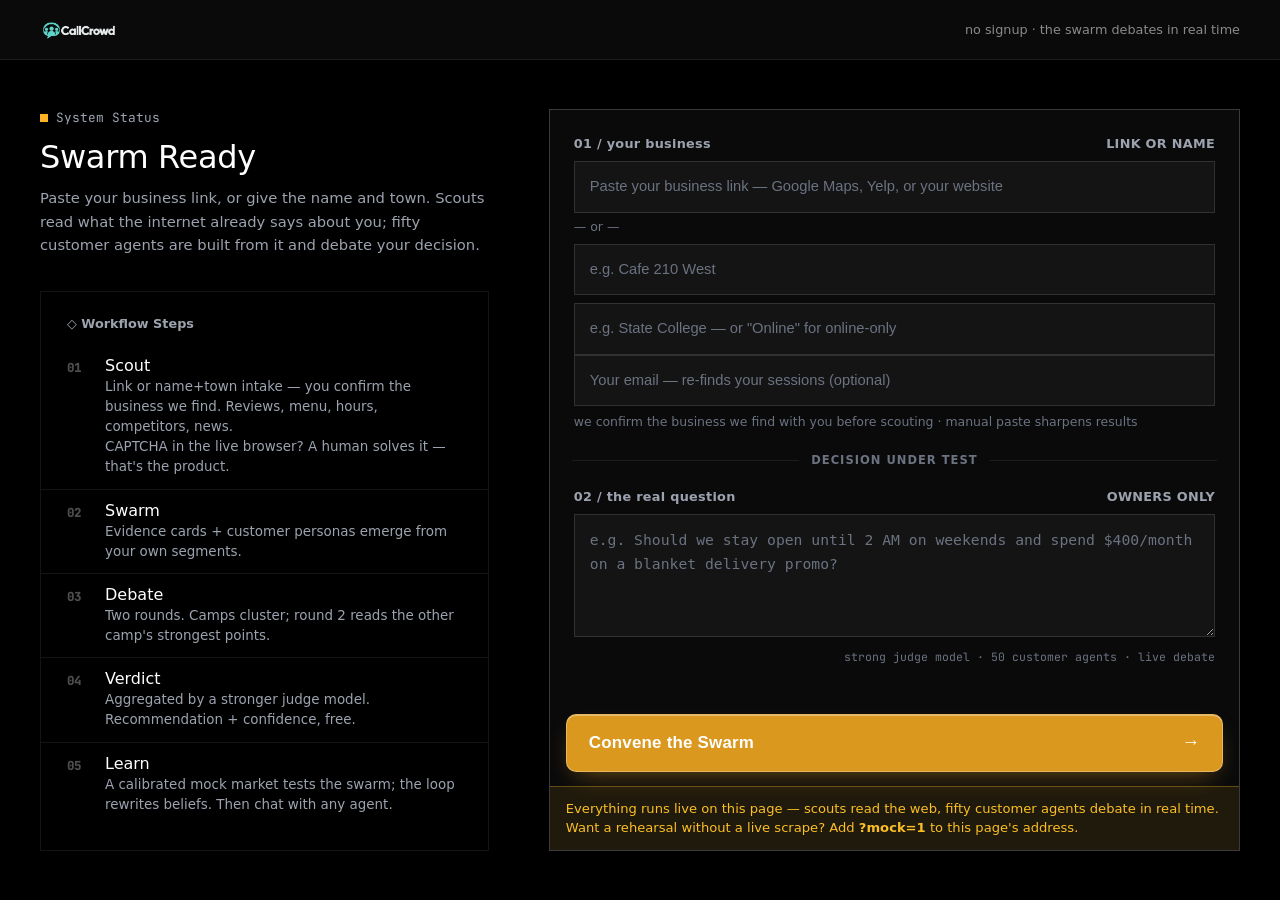
==== commit 297afbd0: "fixed flyer and suabents" ====
--- a/static/console.html
+++ b/static/console.html
@@ -9,11 +9,11 @@
 <link rel="preconnect" href="https://fonts.gstatic.com" crossorigin />
 <link href="https://fonts.googleapis.com/css2?family=Space+Grotesk:wght@300..700&family=JetBrains+Mono:wght@100..800&family=Caveat:wght@400..700&display=swap" rel="stylesheet" />
 <link rel="stylesheet" href="assets/css/tokens.css?v=13" />
-<link rel="stylesheet" href="assets/css/console.css?v=21" />
+<link rel="stylesheet" href="assets/css/console.css?v=22" />
 <link rel="stylesheet" href="assets/css/steps-swarm.css?v=13" />
 <link rel="stylesheet" href="assets/css/steps-debate.css?v=13" />
 <link rel="stylesheet" href="assets/css/steps-verdict.css?v=13" />
-<link rel="stylesheet" href="assets/css/steps-learn.css?v=18" />
+<link rel="stylesheet" href="assets/css/steps-learn.css?v=19" />
 <link rel="stylesheet" href="assets/css/agent-thread.css?v=19" />
 <link rel="stylesheet" href="assets/css/graph.css?v=15" />
 <link rel="icon" href="assets/logo.png" type="image/png" />
@@ -56,6 +56,7 @@
           <div class="hint-row" style="margin:6px 0 10px">— or —</div>
           <input id="biz-name" class="code-input" type="text" placeholder="e.g. Cafe 210 West" autocomplete="off" spellcheck="false" style="margin-bottom:8px" />
           <input id="biz-town" class="code-input" type="text" placeholder="e.g. State College — or &quot;Online&quot; for online-only" autocomplete="off" spellcheck="false" />
+          <input id="biz-email" class="code-input" type="email" placeholder="Your email — re-finds your sessions (optional)" autocomplete="email" spellcheck="false" />
           <div class="hint-row">we confirm the business we find with you before scouting · manual paste sharpens results</div>
         </div>
         <div class="divider-label"><span></span>decision under test<span></span></div>
@@ -174,13 +175,13 @@
   window.CS_API_BASE  = "http://127.0.0.1:8000";
 </script>
 <script src="assets/js/effects.js?v=13"></script>
-<script src="assets/js/bridge.js?v=15"></script>
+<script src="assets/js/bridge.js?v=16"></script>
 <script src="assets/js/graph.js?v=15"></script>
-<script src="assets/js/console.js?v=21"></script>
+<script src="assets/js/console.js?v=22"></script>
 <script src="assets/js/steps/scout.js?v=13"></script>
-<script src="assets/js/steps/swarm.js?v=13"></script>
+<script src="assets/js/steps/swarm.js?v=14"></script>
 <script src="assets/js/steps/debate.js?v=13"></script>
 <script src="assets/js/steps/verdict.js?v=13"></script>
-<script src="assets/js/steps/learn.js?v=18"></script>
+<script src="assets/js/steps/learn.js?v=19"></script>
 </body>
 </html>
--- a/static/assets/css/steps-learn.css
+++ b/static/assets/css/steps-learn.css
@@ -778,6 +778,17 @@
 .flyer-btn:focus-visible { outline: 2px solid var(--accent-deep); outline-offset: 2px; }
 .flyer-btn:disabled { opacity: 0.55; cursor: default; }
 .flyer-print { margin-left: auto; }
+/* backend-rendered PDF: emphasized CTA in the same glass family */
+.flyer-pdfbtn {
+  background: var(--accent-tint);
+  border-color: var(--accent-deep);
+  color: var(--accent-deep);
+}
+.console-app .flyer-pdfbtn {
+  background: rgba(255, 178, 36, 0.14);
+  border-color: rgba(255, 178, 36, 0.55);
+  color: #FFB224;
+}
 
 /* copy button on every draft card (small, right of the score) */
 .dr-copy {
